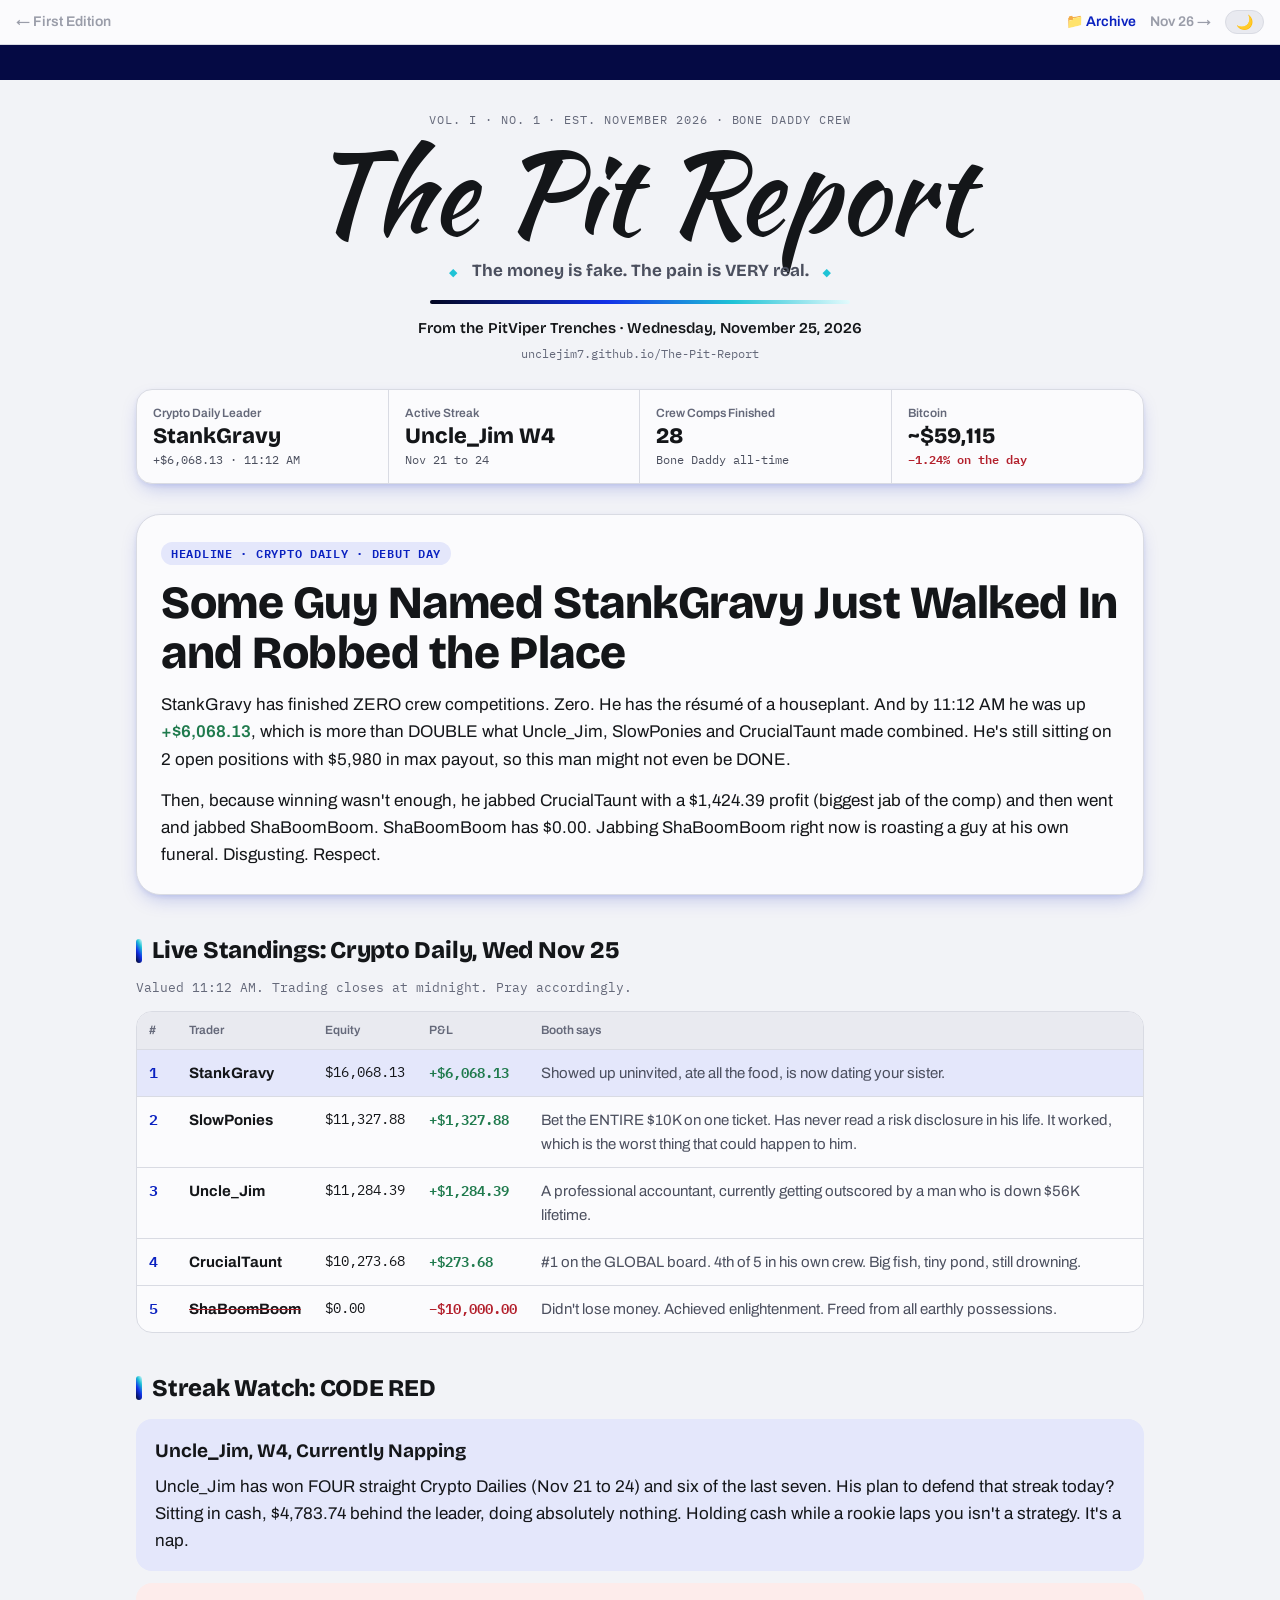
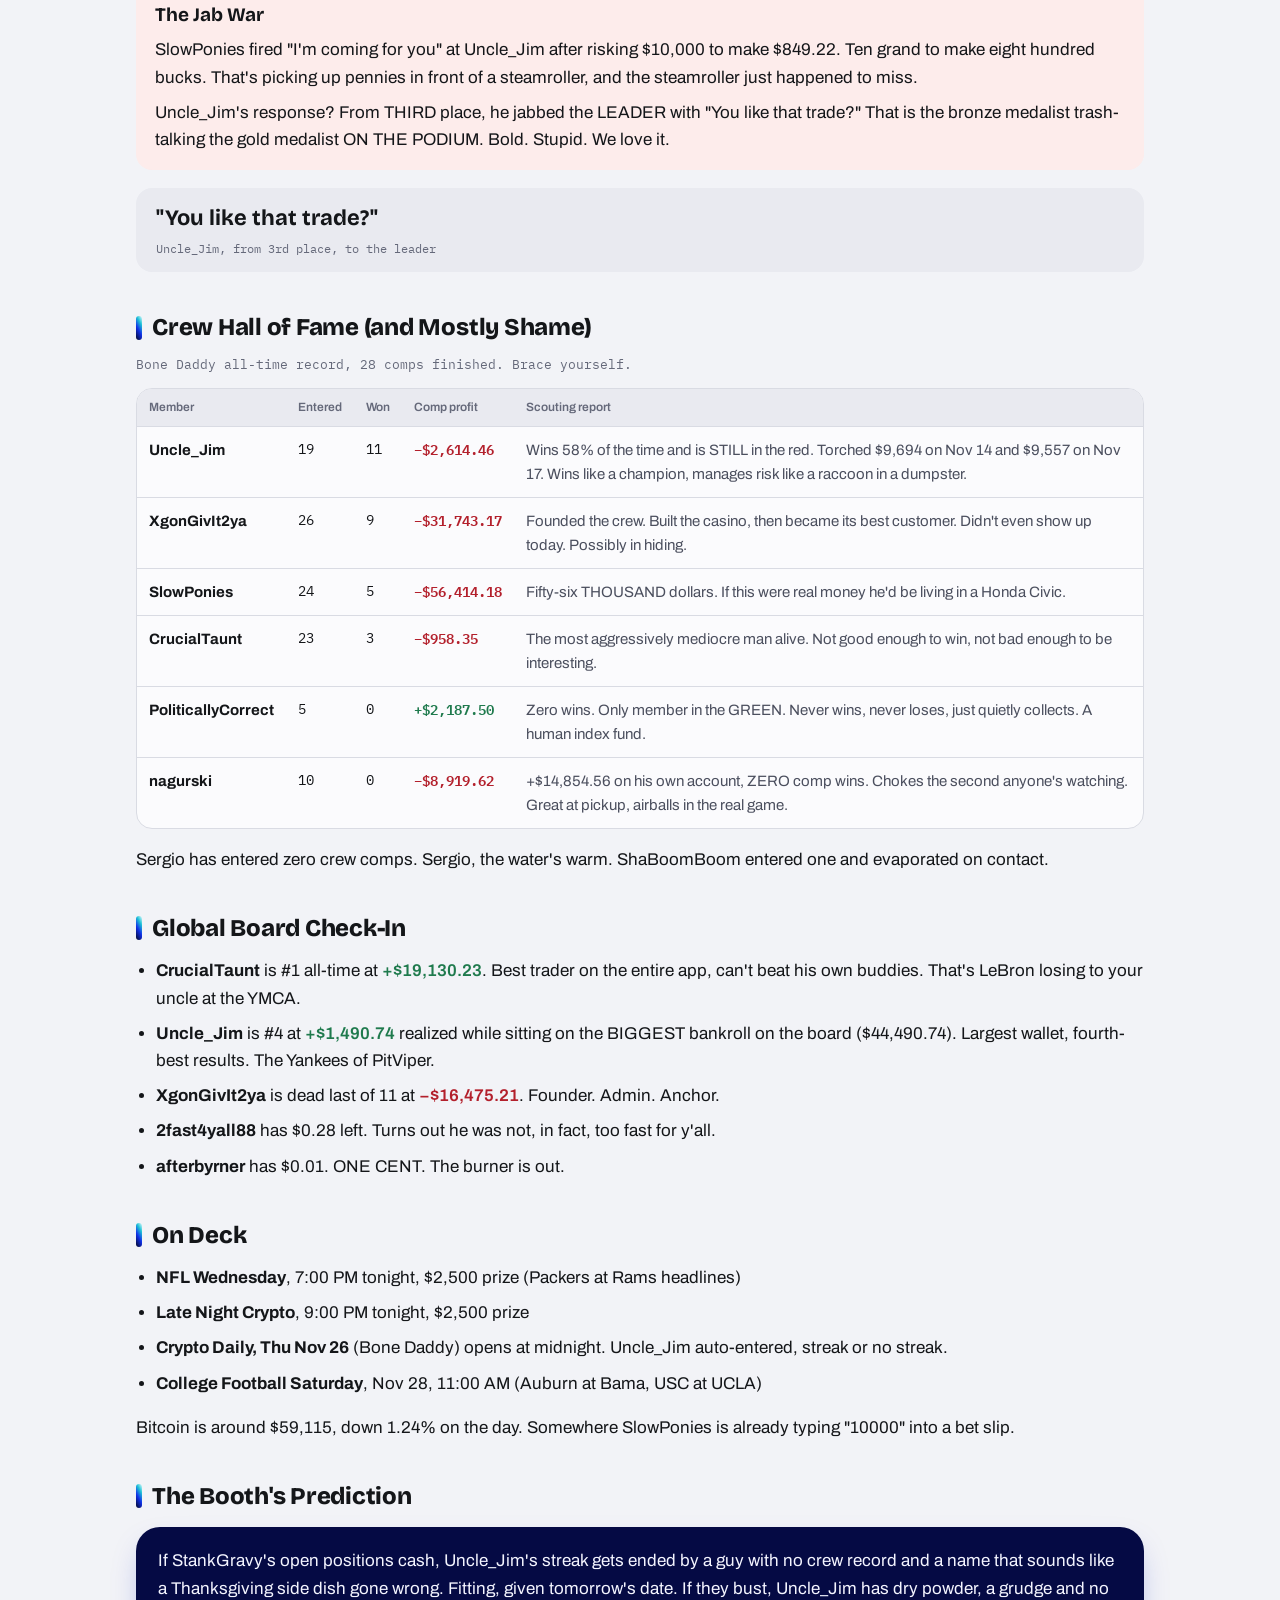
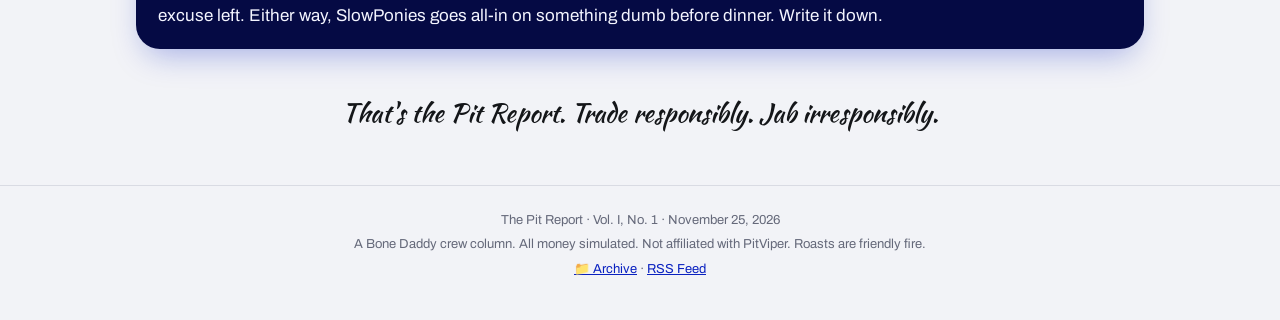
==== index.html @ 03ff8bed "Launch The Pit Report site: Edition No. 1, archive, RSS, build script, run-tpr skill Static GitHub P" ====
<!DOCTYPE html>
<html lang="en">
<head>
  <meta charset="UTF-8">
  <meta name="viewport" content="width=device-width, initial-scale=1.0">
  <title>The Pit Report · No. 1 · November 25, 2026</title>
  <meta name="description" content="StankGravy walks in with zero crew comps and robs the place. Uncle_Jim's four-day streak on life support.">
  <meta name="theme-color" content="#f2f3f7">
  <link rel="preconnect" href="https://fonts.googleapis.com">
  <link rel="preconnect" href="https://fonts.gstatic.com" crossorigin>
  <link href="https://fonts.googleapis.com/css2?family=Bricolage+Grotesque:opsz,wght@12..96,500..800&family=Archivo:wght@400;500;600;700&family=IBM+Plex+Mono:wght@400;500;600&family=Kaushan+Script&display=swap" rel="stylesheet">
  <link rel="stylesheet" href="style.css">
  <link rel="alternate" type="application/rss+xml" title="The Pit Report RSS Feed" href="feed.xml">
</head>
<body>

<nav class="edition-nav">
  <span class="nav-disabled">← First Edition</span>
  <span class="nav-right">
    <a href="archive.html" class="nav-archive">📁 Archive</a>
    <span class="nav-disabled">Nov 26 →</span>
    <button class="mode-toggle" id="modeToggle" aria-label="Toggle light and dark mode">🌙</button>
  </span>
</nav>

<div class="ticker-wrap" aria-hidden="true">
  <div class="ticker-track">
    <span>STANKGRAVY +$6,068.13 ON DEBUT DAY</span><span class="ticker-dot">◆</span>
    <span>UNCLE_JIM W4 STREAK IN JEOPARDY</span><span class="ticker-dot">◆</span>
    <span>SLOWPONIES ALL-IN $10K, UP $1,327.88</span><span class="ticker-dot">◆</span>
    <span>SHABOOMBOOM $0.00</span><span class="ticker-dot">◆</span>
    <span>BTC ~$59,115 (−1.24%)</span><span class="ticker-dot">◆</span>
    <span>CRUCIALTAUNT #1 GLOBAL, #4 IN HIS OWN CREW</span><span class="ticker-dot">◆</span>
    <span>NFL WEDNESDAY 7:00 PM · $2,500</span><span class="ticker-dot">◆</span>
    <span>LATE NIGHT CRYPTO 9:00 PM · $2,500</span><span class="ticker-dot">◆</span>
    <span>STANKGRAVY +$6,068.13 ON DEBUT DAY</span><span class="ticker-dot">◆</span>
    <span>UNCLE_JIM W4 STREAK IN JEOPARDY</span><span class="ticker-dot">◆</span>
    <span>SLOWPONIES ALL-IN $10K, UP $1,327.88</span><span class="ticker-dot">◆</span>
    <span>SHABOOMBOOM $0.00</span><span class="ticker-dot">◆</span>
    <span>BTC ~$59,115 (−1.24%)</span><span class="ticker-dot">◆</span>
    <span>CRUCIALTAUNT #1 GLOBAL, #4 IN HIS OWN CREW</span><span class="ticker-dot">◆</span>
    <span>NFL WEDNESDAY 7:00 PM · $2,500</span><span class="ticker-dot">◆</span>
    <span>LATE NIGHT CRYPTO 9:00 PM · $2,500</span><span class="ticker-dot">◆</span>
  </div>
</div>

<header class="masthead">
  <div class="masthead-vol">Vol. I · No. 1 · Est. November 2026 · Bone Daddy Crew</div>
  <h1 class="masthead-title">The Pit Report</h1>
  <div>
    <span class="masthead-diamond">◆</span>
    <span class="masthead-tagline">The money is fake. The pain is VERY real.</span>
    <span class="masthead-diamond">◆</span>
  </div>
  <hr class="masthead-rule">
  <div class="masthead-dateline">From the PitViper Trenches · Wednesday, November 25, 2026</div>
  <div class="masthead-url">unclejim7.github.io/The-Pit-Report</div>
</header>

<div class="scoreboard">
  <div class="scoreboard-inner">
    <div class="sb-item">
      <div class="sb-label">Crypto Daily Leader</div>
      <div class="sb-value">StankGravy</div>
      <div class="sb-sub">+$6,068.13 · 11:12 AM</div>
    </div>
    <div class="sb-item">
      <div class="sb-label">Active Streak</div>
      <div class="sb-value">Uncle_Jim W4</div>
      <div class="sb-sub">Nov 21 to 24</div>
    </div>
    <div class="sb-item">
      <div class="sb-label">Crew Comps Finished</div>
      <div class="sb-value">28</div>
      <div class="sb-sub">Bone Daddy all-time</div>
    </div>
    <div class="sb-item">
      <div class="sb-label">Bitcoin</div>
      <div class="sb-value">~$59,115</div>
      <div class="sb-sub chg-dn">−1.24% on the day</div>
    </div>
  </div>
</div>

<div class="pit-body">

  <section class="lead-story">
    <div class="lead-kicker">Headline · Crypto Daily · Debut Day</div>
    <h2 class="lead-headline">Some Guy Named StankGravy Just Walked In and Robbed the Place</h2>
    <div class="lead-body">
      <p>StankGravy has finished ZERO crew competitions. Zero. He has the résumé of a houseplant. And by 11:12 AM he was up <strong class="chg-up">+$6,068.13</strong>, which is more than DOUBLE what Uncle_Jim, SlowPonies and CrucialTaunt made combined. He's still sitting on 2 open positions with $5,980 in max payout, so this man might not even be DONE.</p>
      <p>Then, because winning wasn't enough, he jabbed CrucialTaunt with a $1,424.39 profit (biggest jab of the comp) and then went and jabbed ShaBoomBoom. ShaBoomBoom has $0.00. Jabbing ShaBoomBoom right now is roasting a guy at his own funeral. Disgusting. Respect.</p>
    </div>
  </section>

  <h3 class="section-head">Live Standings: Crypto Daily, Wed Nov 25</h3>
  <p class="section-sub">Valued 11:12 AM. Trading closes at midnight. Pray accordingly.</p>
  <div class="table-wrap">
    <table class="pit-table">
      <thead><tr><th>#</th><th>Trader</th><th>Equity</th><th>P&amp;L</th><th>Booth says</th></tr></thead>
      <tbody>
        <tr class="leader"><td class="rank">1</td><td class="who">StankGravy</td><td class="num">$16,068.13</td><td class="num chg-up">+$6,068.13</td><td class="booth">Showed up uninvited, ate all the food, is now dating your sister.</td></tr>
        <tr><td class="rank">2</td><td class="who">SlowPonies</td><td class="num">$11,327.88</td><td class="num chg-up">+$1,327.88</td><td class="booth">Bet the ENTIRE $10K on one ticket. Has never read a risk disclosure in his life. It worked, which is the worst thing that could happen to him.</td></tr>
        <tr><td class="rank">3</td><td class="who">Uncle_Jim</td><td class="num">$11,284.39</td><td class="num chg-up">+$1,284.39</td><td class="booth">A professional accountant, currently getting outscored by a man who is down $56K lifetime.</td></tr>
        <tr><td class="rank">4</td><td class="who">CrucialTaunt</td><td class="num">$10,273.68</td><td class="num chg-up">+$273.68</td><td class="booth">#1 on the GLOBAL board. 4th of 5 in his own crew. Big fish, tiny pond, still drowning.</td></tr>
        <tr class="wiped"><td class="rank">5</td><td class="who">ShaBoomBoom</td><td class="num">$0.00</td><td class="num chg-dn">−$10,000.00</td><td class="booth">Didn't lose money. Achieved enlightenment. Freed from all earthly possessions.</td></tr>
      </tbody>
    </table>
  </div>

  <h3 class="section-head">Streak Watch: CODE RED</h3>
  <article class="story-card gold">
    <h4 class="card-head">Uncle_Jim, W4, Currently Napping</h4>
    <p>Uncle_Jim has won FOUR straight Crypto Dailies (Nov 21 to 24) and six of the last seven. His plan to defend that streak today? Sitting in cash, $4,783.74 behind the leader, doing absolutely nothing. Holding cash while a rookie laps you isn't a strategy. It's a nap.</p>
  </article>
  <article class="story-card hot">
    <h4 class="card-head">The Jab War</h4>
    <p>SlowPonies fired "I'm coming for you" at Uncle_Jim after risking $10,000 to make $849.22. Ten grand to make eight hundred bucks. That's picking up pennies in front of a steamroller, and the steamroller just happened to miss.</p>
    <p>Uncle_Jim's response? From THIRD place, he jabbed the LEADER with "You like that trade?" That is the bronze medalist trash-talking the gold medalist ON THE PODIUM. Bold. Stupid. We love it.</p>
  </article>
  <blockquote class="pull-quote">
    "You like that trade?"
    <cite>Uncle_Jim, from 3rd place, to the leader</cite>
  </blockquote>

  <h3 class="section-head">Crew Hall of Fame (and Mostly Shame)</h3>
  <p class="section-sub">Bone Daddy all-time record, 28 comps finished. Brace yourself.</p>
  <div class="table-wrap">
    <table class="pit-table">
      <thead><tr><th>Member</th><th>Entered</th><th>Won</th><th>Comp profit</th><th>Scouting report</th></tr></thead>
      <tbody>
        <tr><td class="who">Uncle_Jim</td><td class="num">19</td><td class="num">11</td><td class="num chg-dn">−$2,614.46</td><td class="booth">Wins 58% of the time and is STILL in the red. Torched $9,694 on Nov 14 and $9,557 on Nov 17. Wins like a champion, manages risk like a raccoon in a dumpster.</td></tr>
        <tr><td class="who">XgonGivIt2ya</td><td class="num">26</td><td class="num">9</td><td class="num chg-dn">−$31,743.17</td><td class="booth">Founded the crew. Built the casino, then became its best customer. Didn't even show up today. Possibly in hiding.</td></tr>
        <tr><td class="who">SlowPonies</td><td class="num">24</td><td class="num">5</td><td class="num chg-dn">−$56,414.18</td><td class="booth">Fifty-six THOUSAND dollars. If this were real money he'd be living in a Honda Civic.</td></tr>
        <tr><td class="who">CrucialTaunt</td><td class="num">23</td><td class="num">3</td><td class="num chg-dn">−$958.35</td><td class="booth">The most aggressively mediocre man alive. Not good enough to win, not bad enough to be interesting.</td></tr>
        <tr><td class="who">PoliticallyCorrect</td><td class="num">5</td><td class="num">0</td><td class="num chg-up">+$2,187.50</td><td class="booth">Zero wins. Only member in the GREEN. Never wins, never loses, just quietly collects. A human index fund.</td></tr>
        <tr><td class="who">nagurski</td><td class="num">10</td><td class="num">0</td><td class="num chg-dn">−$8,919.62</td><td class="booth">+$14,854.56 on his own account, ZERO comp wins. Chokes the second anyone's watching. Great at pickup, airballs in the real game.</td></tr>
      </tbody>
    </table>
  </div>
  <p>Sergio has entered zero crew comps. Sergio, the water's warm. ShaBoomBoom entered one and evaporated on contact.</p>

  <h3 class="section-head">Global Board Check-In</h3>
  <ul class="pit-list">
    <li><strong>CrucialTaunt</strong> is #1 all-time at <span class="chg-up">+$19,130.23</span>. Best trader on the entire app, can't beat his own buddies. That's LeBron losing to your uncle at the YMCA.</li>
    <li><strong>Uncle_Jim</strong> is #4 at <span class="chg-up">+$1,490.74</span> realized while sitting on the BIGGEST bankroll on the board ($44,490.74). Largest wallet, fourth-best results. The Yankees of PitViper.</li>
    <li><strong>XgonGivIt2ya</strong> is dead last of 11 at <span class="chg-dn">−$16,475.21</span>. Founder. Admin. Anchor.</li>
    <li><strong>2fast4yall88</strong> has $0.28 left. Turns out he was not, in fact, too fast for y'all.</li>
    <li><strong>afterbyrner</strong> has $0.01. ONE CENT. The burner is out.</li>
  </ul>

  <h3 class="section-head">On Deck</h3>
  <ul class="pit-list">
    <li><strong>NFL Wednesday</strong>, 7:00 PM tonight, $2,500 prize (Packers at Rams headlines)</li>
    <li><strong>Late Night Crypto</strong>, 9:00 PM tonight, $2,500 prize</li>
    <li><strong>Crypto Daily, Thu Nov 26</strong> (Bone Daddy) opens at midnight. Uncle_Jim auto-entered, streak or no streak.</li>
    <li><strong>College Football Saturday</strong>, Nov 28, 11:00 AM (Auburn at Bama, USC at UCLA)</li>
  </ul>
  <p>Bitcoin is around $59,115, down 1.24% on the day. Somewhere SlowPonies is already typing "10000" into a bet slip.</p>

  <h3 class="section-head">The Booth's Prediction</h3>
  <div class="prediction">
    <p>If StankGravy's open positions cash, Uncle_Jim's streak gets ended by a guy with no crew record and a name that sounds like a Thanksgiving side dish gone wrong. Fitting, given tomorrow's date. If they bust, Uncle_Jim has dry powder, a grudge and no excuse left. Either way, SlowPonies goes all-in on something dumb before dinner. Write it down.</p>
  </div>

  <div class="sign-off">That's the Pit Report. Trade responsibly. Jab irresponsibly.</div>

</div>

<footer class="page-footer">
  <p>The Pit Report · Vol. I, No. 1 · November 25, 2026</p>
  <p>A Bone Daddy crew column. All money simulated. Not affiliated with PitViper. Roasts are friendly fire.</p>
  <p><a href="archive.html">📁 Archive</a> · <a href="feed.xml">RSS Feed</a></p>
</footer>

<script>
  (function () {
    var btn = document.getElementById('modeToggle');
    function apply(dark) {
      document.body.classList.toggle('dark-mode', dark);
      btn.textContent = dark ? '☀️' : '🌙';
    }
    var saved = null;
    try { saved = localStorage.getItem('pit-theme'); } catch (e) {}
    apply(saved === 'dark');
    btn.addEventListener('click', function () {
      var dark = !document.body.classList.contains('dark-mode');
      apply(dark);
      try { localStorage.setItem('pit-theme', dark ? 'dark' : 'light'); } catch (e) {}
    });
  })();
</script>
</body>
</html>
---- style.css ----
/* The Pit Report · shared stylesheet
   Palette, type and radii follow the PitViper app (app.pitviper.trading) design tokens.
   Light "paper" by default like the app; dark mode (obsidian) via body.dark-mode. */

:root {
  --bg: #f2f3f7;              /* app --surface-lowest / page backdrop */
  --card-bg: #fbfbfd;         /* app --surface-container */
  --inset: #e9eaf0;           /* app --surface-low */
  --text: #141619;            /* app --on-surface */
  --muted: #4b4f5e;           /* app --on-surface-variant */
  --dim: #65697a;
  --faint: #9a9da9;
  --border: #d9dbe3;          /* app --outline */
  --hair: #1416190f;
  --primary: #0a21c0;         /* app cobalt */
  --primary-tint: #e4e7fb;
  --primary-deep: #050a44;
  --on-primary: #f4f5ff;
  --up: #1f7a4d;              /* app --secondary (positive) */
  --up-tint: #eaf5ee;
  --dn: #b3202c;              /* app --tertiary (negative) */
  --dn-tint: #fdeceb;
  --amber: #e0a010;
  --amber-text: #8a6206;
  --teal: #0f7f8a;
  --teal-bright: #1fc3d6;
  --headline-color: #141619;
  --shadow-card: 0 2px 4px #0a21c014, 0 8px 20px -6px #0a21c042;
  --thermal: linear-gradient(60deg, #020520 0%, #1230e8 42%, #1fc3d6 72%, #e6fbfd 100%);

  --font-display: "Bricolage Grotesque", Archivo, system-ui, sans-serif;
  --font-body: Archivo, system-ui, sans-serif;
  --font-mono: "IBM Plex Mono", ui-monospace, "SF Mono", Menlo, monospace;
  --font-script: "Kaushan Script", cursive;

  --r-sm: .5rem;
  --r-md: .75rem;
  --r-lg: 1rem;
  --r-xl: 1.5rem;
  --r-pill: 999px;
}

body.dark-mode {
  --bg: #07080f;              /* obsidian tile from the app's favicon */
  --card-bg: #10121c;
  --inset: #181b28;
  --text: #e8eaf2;
  --muted: #a9adbd;
  --dim: #8a8ea0;
  --faint: #626678;
  --border: #252a3b;
  --hair: #ffffff10;
  --primary: #6f86ff;
  --primary-tint: #161d4a;
  --on-primary: #07080f;
  --up: #90dfa9;              /* app --positive-on-ink */
  --up-tint: #10261a;
  --dn: #ff7b7f;
  --dn-tint: #2c1216;
  --amber-text: #f0c04a;
  --headline-color: #f4f5ff;
  --shadow-card: 0 2px 4px #0000004d, 0 8px 20px -6px #1230e840;
}

* { box-sizing: border-box; }
html { -webkit-text-size-adjust: 100%; }

body {
  margin: 0;
  background: var(--bg);
  color: var(--text);
  font-family: var(--font-body);
  font-size: 17px;
  line-height: 1.6;
  transition: background .2s, color .2s;
}

a { color: var(--primary); }

/* ---------- Nav ---------- */
.edition-nav {
  display: flex;
  justify-content: space-between;
  align-items: center;
  gap: 12px;
  padding: 10px 16px;
  background: var(--card-bg);
  border-bottom: 1px solid var(--border);
  font-size: 14px;
  font-weight: 600;
}
.edition-nav a { text-decoration: none; }
.edition-nav a:hover { text-decoration: underline; }
.nav-right { display: flex; align-items: center; gap: 14px; flex-wrap: wrap; justify-content: flex-end; }
.nav-disabled { color: var(--faint); }
.nav-archive-label { color: var(--muted); }
.mode-toggle {
  background: var(--inset);
  border: 1px solid var(--border);
  color: var(--text);
  border-radius: var(--r-pill);
  padding: 3px 10px;
  cursor: pointer;
  font-size: 14px;
}

/* ---------- Ticker ---------- */
.ticker-wrap {
  overflow: hidden;
  background: var(--primary-deep);
  color: #f4f5ff;
  white-space: nowrap;
  font-family: var(--font-mono);
  font-weight: 500;
  font-size: 13px;
  letter-spacing: .03em;
  padding: 7px 0;
}
.ticker-track {
  display: inline-block;
  padding-left: 100%;
  animation: ticker 75s linear infinite;
}
.ticker-track span { padding: 0 6px; }
.ticker-dot { color: var(--teal-bright); }
@keyframes ticker { from { transform: translateX(0); } to { transform: translateX(-100%); } }
@media (prefers-reduced-motion: reduce) {
  .ticker-track { animation: none; padding-left: 16px; }
}

/* ---------- Masthead ---------- */
.masthead { text-align: center; padding: 30px 16px 20px; }
.masthead-vol {
  font-family: var(--font-mono);
  font-size: 12px;
  letter-spacing: .08em;
  text-transform: uppercase;
  color: var(--dim);
}
.masthead-title {
  font-family: var(--font-script);
  font-weight: 400;
  font-size: clamp(52px, 12vw, 112px);
  line-height: 1.05;
  margin: 6px 0 4px;
  color: var(--headline-color);
}
.masthead-tagline {
  font-family: var(--font-display);
  font-weight: 700;
  font-size: 17px;
  color: var(--muted);
}
.masthead-diamond { color: var(--teal-bright); margin: 0 10px; font-size: 11px; }
.masthead-rule {
  border: 0;
  height: 4px;
  border-radius: var(--r-pill);
  background: var(--thermal);
  margin: 16px auto 12px;
  max-width: 420px;
}
.masthead-dateline { font-family: var(--font-display); font-weight: 600; font-size: 15px; }
.masthead-url { font-family: var(--font-mono); font-size: 12px; color: var(--dim); margin-top: 4px; }

/* ---------- Scoreboard banner ---------- */
.scoreboard { max-width: 1040px; margin: 6px auto 0; padding: 0 16px; }
.scoreboard-inner {
  display: grid;
  grid-template-columns: repeat(4, minmax(0, 1fr));
  background: var(--card-bg);
  border: 1px solid var(--border);
  border-radius: var(--r-lg);
  box-shadow: var(--shadow-card);
  overflow: hidden;
}
.sb-item { padding: 14px 16px; border-right: 1px solid var(--border); min-width: 0; }
.sb-item:last-child { border-right: 0; }
.sb-label { font-size: 12px; font-weight: 600; color: var(--dim); }
.sb-value {
  font-family: var(--font-display);
  font-size: 22px;
  font-weight: 800;
  color: var(--headline-color);
  line-height: 1.2;
  overflow-wrap: anywhere;
}
.sb-sub { font-family: var(--font-mono); font-size: 12px; color: var(--muted); }
@media (max-width: 680px) {
  .scoreboard-inner { grid-template-columns: repeat(2, minmax(0, 1fr)); }
  .sb-item:nth-child(2) { border-right: 0; }
  .sb-item:nth-child(-n+2) { border-bottom: 1px solid var(--border); }
}

/* ---------- Body ---------- */
.pit-body { max-width: 1040px; margin: 0 auto; padding: 8px 16px 40px; }

.lead-story {
  background: var(--card-bg);
  border: 1px solid var(--border);
  border-radius: var(--r-xl);
  box-shadow: var(--shadow-card);
  padding: 24px 24px 12px;
  margin-top: 22px;
}
.lead-kicker {
  display: inline-block;
  font-family: var(--font-mono);
  font-size: 12px;
  font-weight: 600;
  text-transform: uppercase;
  letter-spacing: .06em;
  color: var(--primary);
  background: var(--primary-tint);
  border-radius: var(--r-pill);
  padding: 2px 10px;
}
.lead-headline {
  font-family: var(--font-display);
  font-weight: 800;
  font-size: clamp(28px, 5vw, 46px);
  line-height: 1.08;
  letter-spacing: -.01em;
  margin: 12px 0 14px;
  color: var(--headline-color);
}
.lead-body p { margin: 0 0 14px; }

.section-head {
  font-family: var(--font-display);
  font-size: 24px;
  font-weight: 800;
  letter-spacing: -.01em;
  color: var(--headline-color);
  margin: 36px 0 10px;
  display: flex;
  align-items: center;
  gap: 10px;
}
.section-head::before {
  content: "";
  width: 6px;
  height: 24px;
  border-radius: var(--r-pill);
  background: var(--thermal);
  flex: none;
}
.section-sub { font-family: var(--font-mono); color: var(--dim); font-size: 13px; margin: -2px 0 12px; }

.story-card {
  background: var(--card-bg);
  border: 1px solid var(--border);
  border-radius: var(--r-lg);
  padding: 16px 18px;
  margin: 12px 0;
}
.story-card.hot { background: var(--dn-tint); border-color: transparent; }
.story-card.gold { background: var(--primary-tint); border-color: transparent; }
.card-head {
  font-family: var(--font-display);
  font-size: 19px;
  font-weight: 700;
  margin: 0 0 6px;
  color: var(--headline-color);
}
.story-card p { margin: 0 0 8px; }
.story-card p:last-child { margin-bottom: 0; }

.pull-quote {
  margin: 18px 0;
  padding: 16px 20px;
  background: var(--inset);
  border-radius: var(--r-lg);
  font-family: var(--font-display);
  font-weight: 700;
  font-size: 22px;
  line-height: 1.3;
  color: var(--headline-color);
}
.pull-quote cite {
  display: block;
  font-family: var(--font-mono);
  font-weight: 400;
  font-size: 12px;
  font-style: normal;
  color: var(--dim);
  margin-top: 8px;
}

/* ---------- Tables ---------- */
.table-wrap {
  overflow-x: auto;
  -webkit-overflow-scrolling: touch;
  margin: 10px 0;
  background: var(--card-bg);
  border: 1px solid var(--border);
  border-radius: var(--r-lg);
}
.pit-table { width: 100%; border-collapse: collapse; font-size: 15px; min-width: 600px; }
.pit-table th {
  text-align: left;
  font-size: 12px;
  font-weight: 600;
  color: var(--dim);
  background: var(--inset);
  padding: 9px 12px;
}
.pit-table td { padding: 11px 12px; border-top: 1px solid var(--border); vertical-align: top; }
.pit-table td.num { font-family: var(--font-mono); font-size: 14px; white-space: nowrap; }
.pit-table td.rank { font-family: var(--font-mono); font-weight: 600; color: var(--primary); width: 40px; }
.pit-table td.who { font-weight: 700; color: var(--headline-color); white-space: nowrap; }
.pit-table td.booth { color: var(--muted); }
.pit-table tr.leader td { background: var(--primary-tint); }
.pit-table tr.wiped td.who { text-decoration: line-through; text-decoration-color: var(--dn); }
.chg-up { color: var(--up); font-weight: 600; }
.chg-dn { color: var(--dn); font-weight: 600; }

/* ---------- Lists ---------- */
.pit-list { padding-left: 20px; margin: 8px 0; }
.pit-list li { margin: 8px 0; }
.pit-list strong { color: var(--headline-color); }

/* ---------- Prediction ---------- */
.prediction {
  background: var(--primary-deep);
  color: #f4f5ff;
  border-radius: var(--r-xl);
  padding: 20px 22px;
  margin: 12px 0;
  box-shadow: 0 14px 32px -10px #0a21c059;
}
.prediction p { margin: 0; }

/* ---------- Sign-off ---------- */
.sign-off {
  text-align: center;
  font-family: var(--font-script);
  font-size: 26px;
  color: var(--headline-color);
  margin: 44px 0 10px;
}

/* ---------- Footer ---------- */
.page-footer {
  text-align: center;
  font-size: 13px;
  color: var(--dim);
  padding: 20px 16px 36px;
  border-top: 1px solid var(--border);
}
.page-footer p { margin: 4px 0; }

/* ---------- Archive ---------- */
.archive-wrap { max-width: 860px; margin: 0 auto; padding: 18px 16px 40px; }
.archive-search-bar input {
  width: 100%;
  padding: 11px 14px;
  font: inherit;
  font-size: 16px;
  background: var(--card-bg);
  color: var(--text);
  border: 1px solid var(--border);
  border-radius: var(--r-md);
}
.archive-search-bar input:focus { outline: 3px solid #0a21c059; }
.archive-month {
  font-family: var(--font-display);
  font-weight: 800;
  font-size: 18px;
  color: var(--headline-color);
  margin: 28px 0 8px;
}
.archive-entry {
  background: var(--card-bg);
  border: 1px solid var(--border);
  border-radius: var(--r-lg);
  padding: 14px 16px;
  margin: 10px 0;
}
.ae-meta { font-family: var(--font-mono); font-size: 12px; color: var(--dim); display: flex; gap: 10px; flex-wrap: wrap; align-items: center; }
.ae-num { font-weight: 600; color: var(--primary); }
.badge-latest {
  background: var(--primary);
  color: var(--on-primary);
  font-family: var(--font-body);
  font-size: 11px;
  font-weight: 700;
  padding: 1px 9px;
  border-radius: var(--r-pill);
}
.ae-headline {
  display: block;
  font-family: var(--font-display);
  font-weight: 700;
  font-size: 20px;
  line-height: 1.25;
  color: var(--headline-color);
  text-decoration: none;
  margin: 6px 0;
}
.ae-headline:hover { color: var(--primary); }
.ae-teaser { margin: 0; color: var(--muted); font-size: 15px; }

/* ---------- Print ---------- */
@media print {
  .edition-nav, .ticker-wrap, .mode-toggle { display: none; }
  body { background: #fff; color: #000; }
  .lead-story, .scoreboard-inner { box-shadow: none; }
}
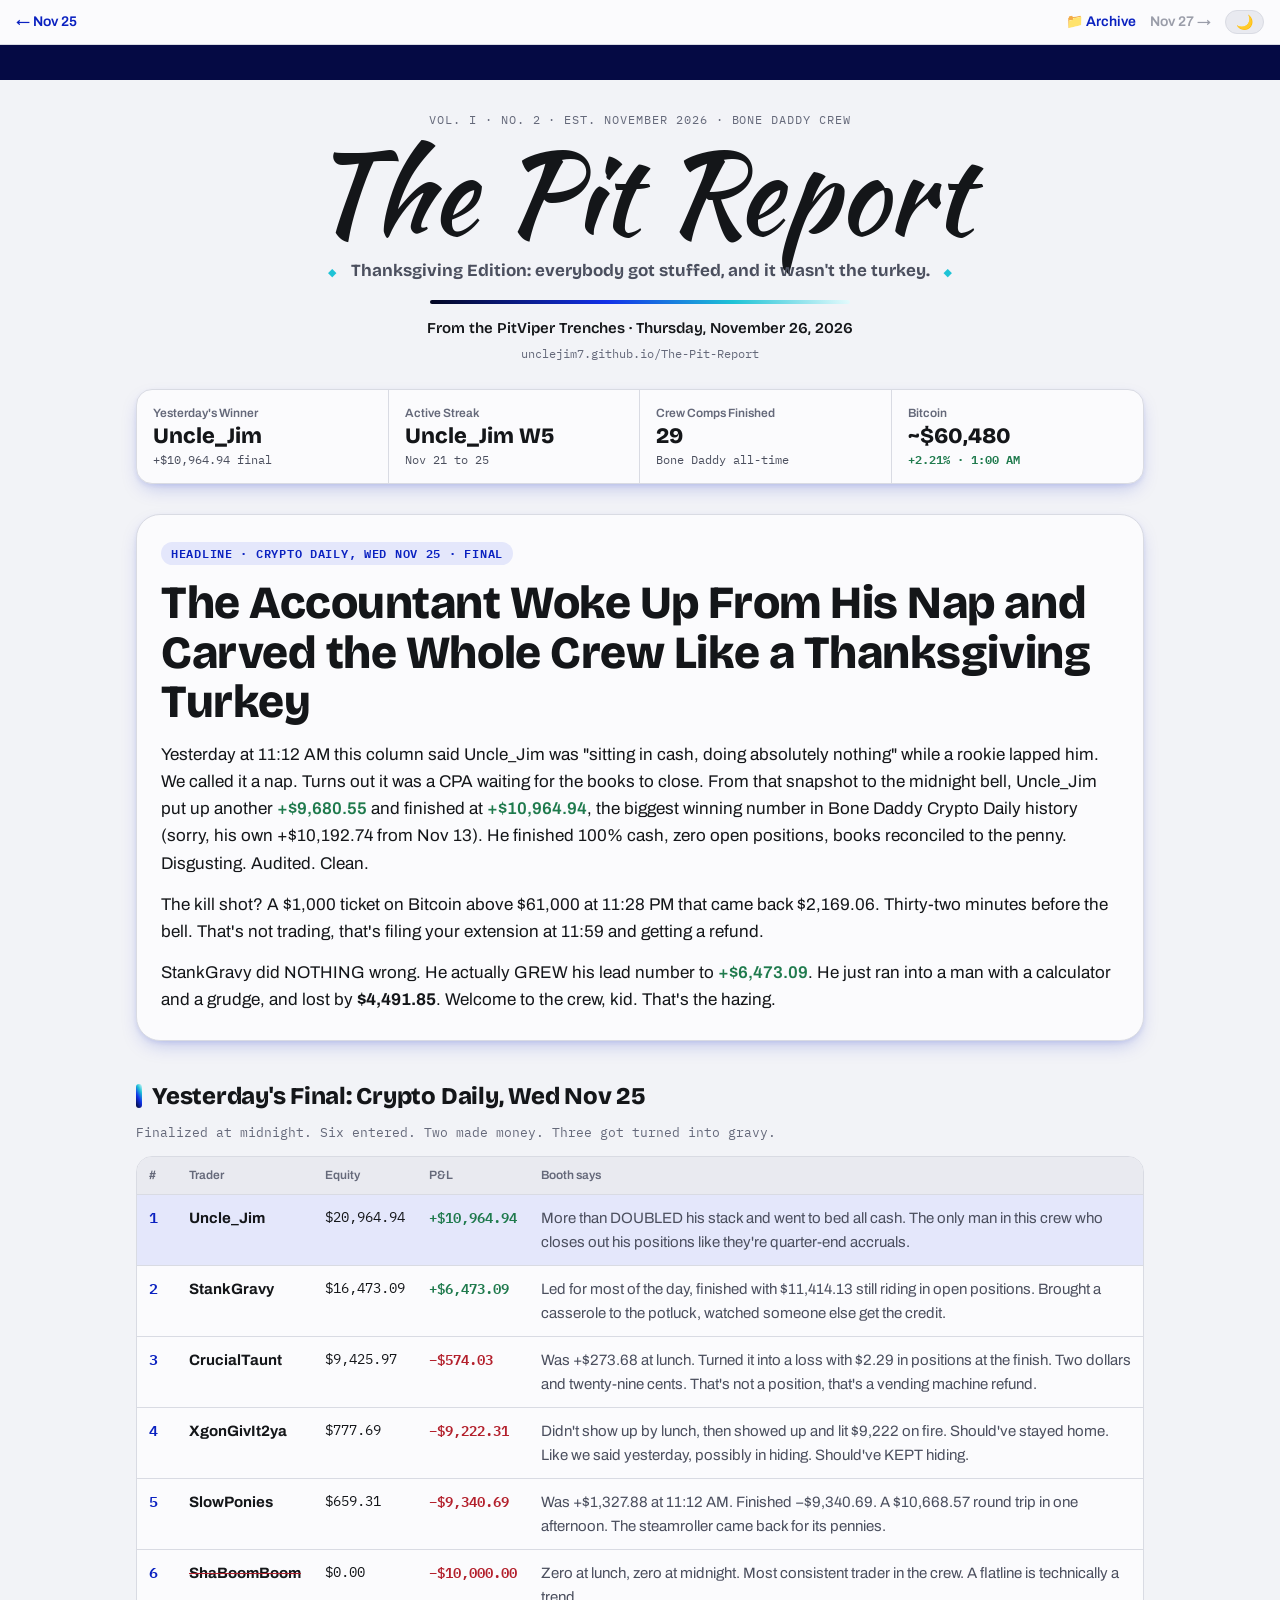
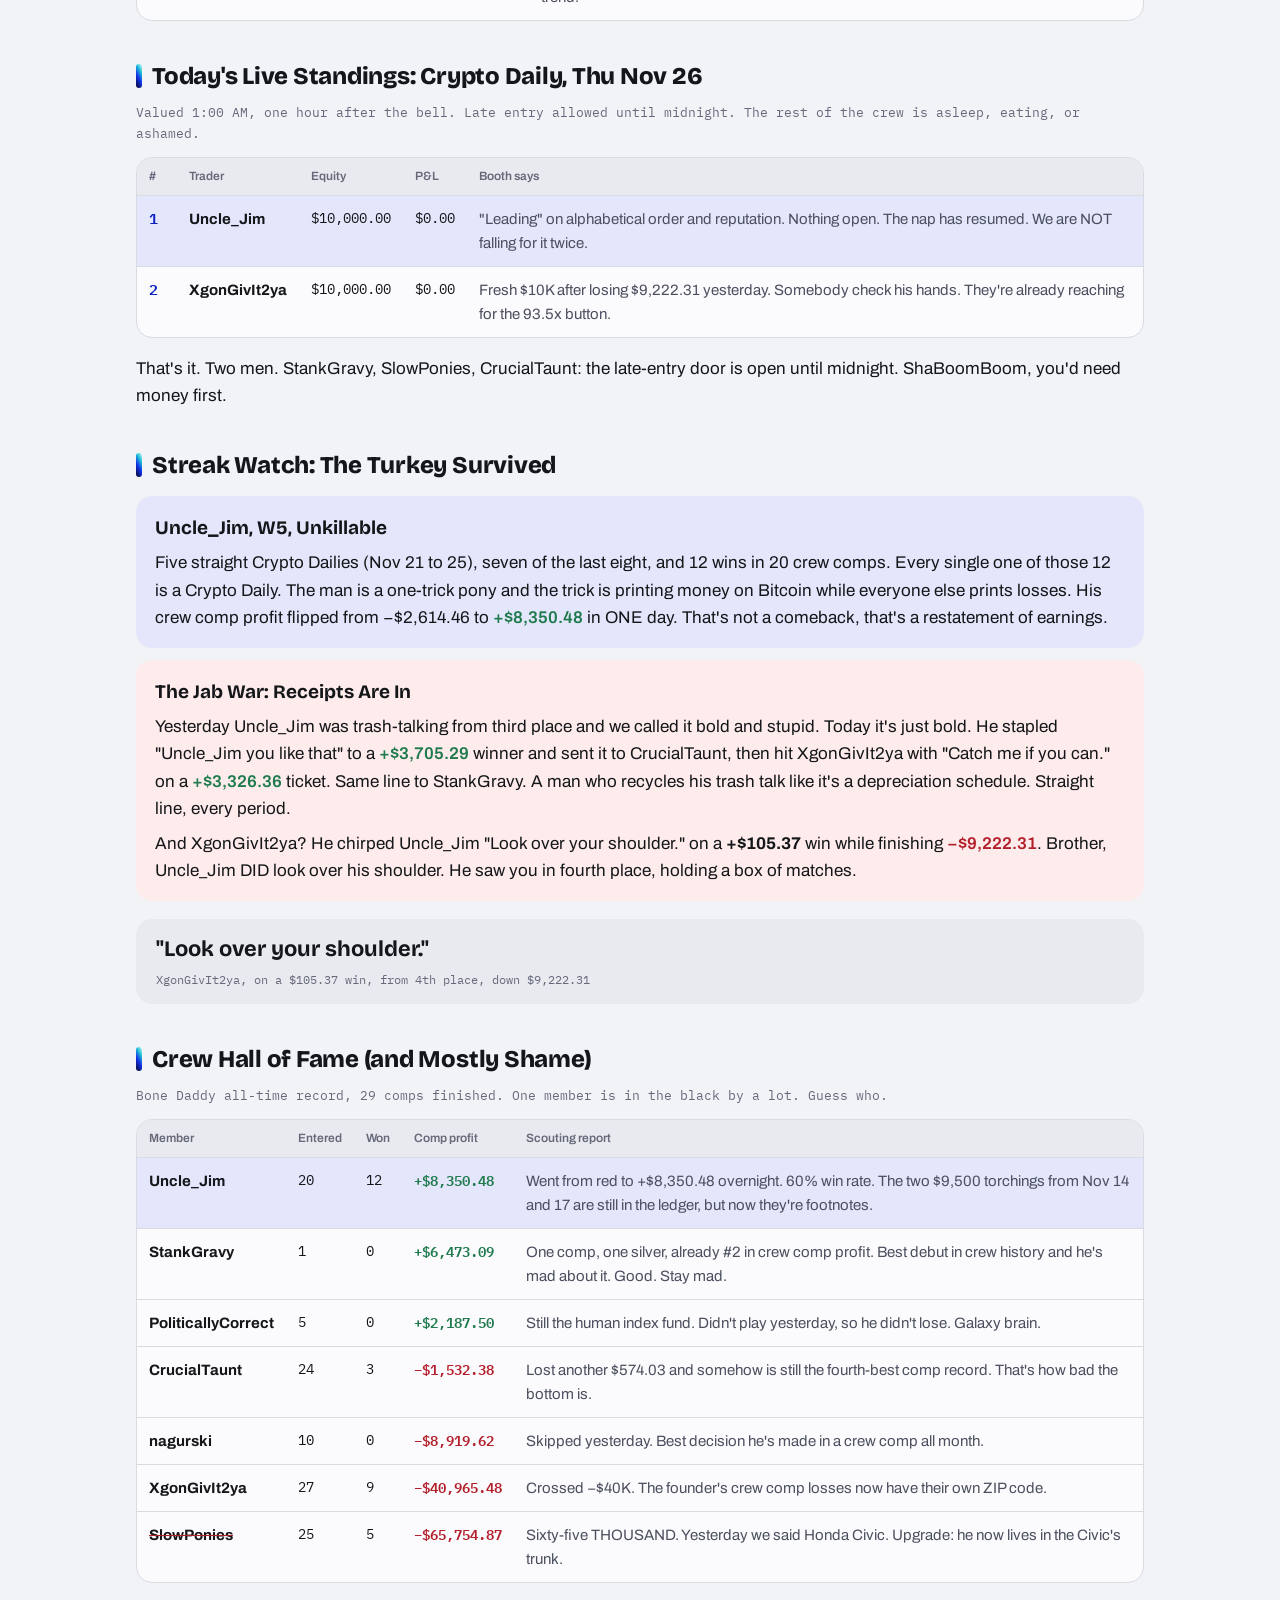
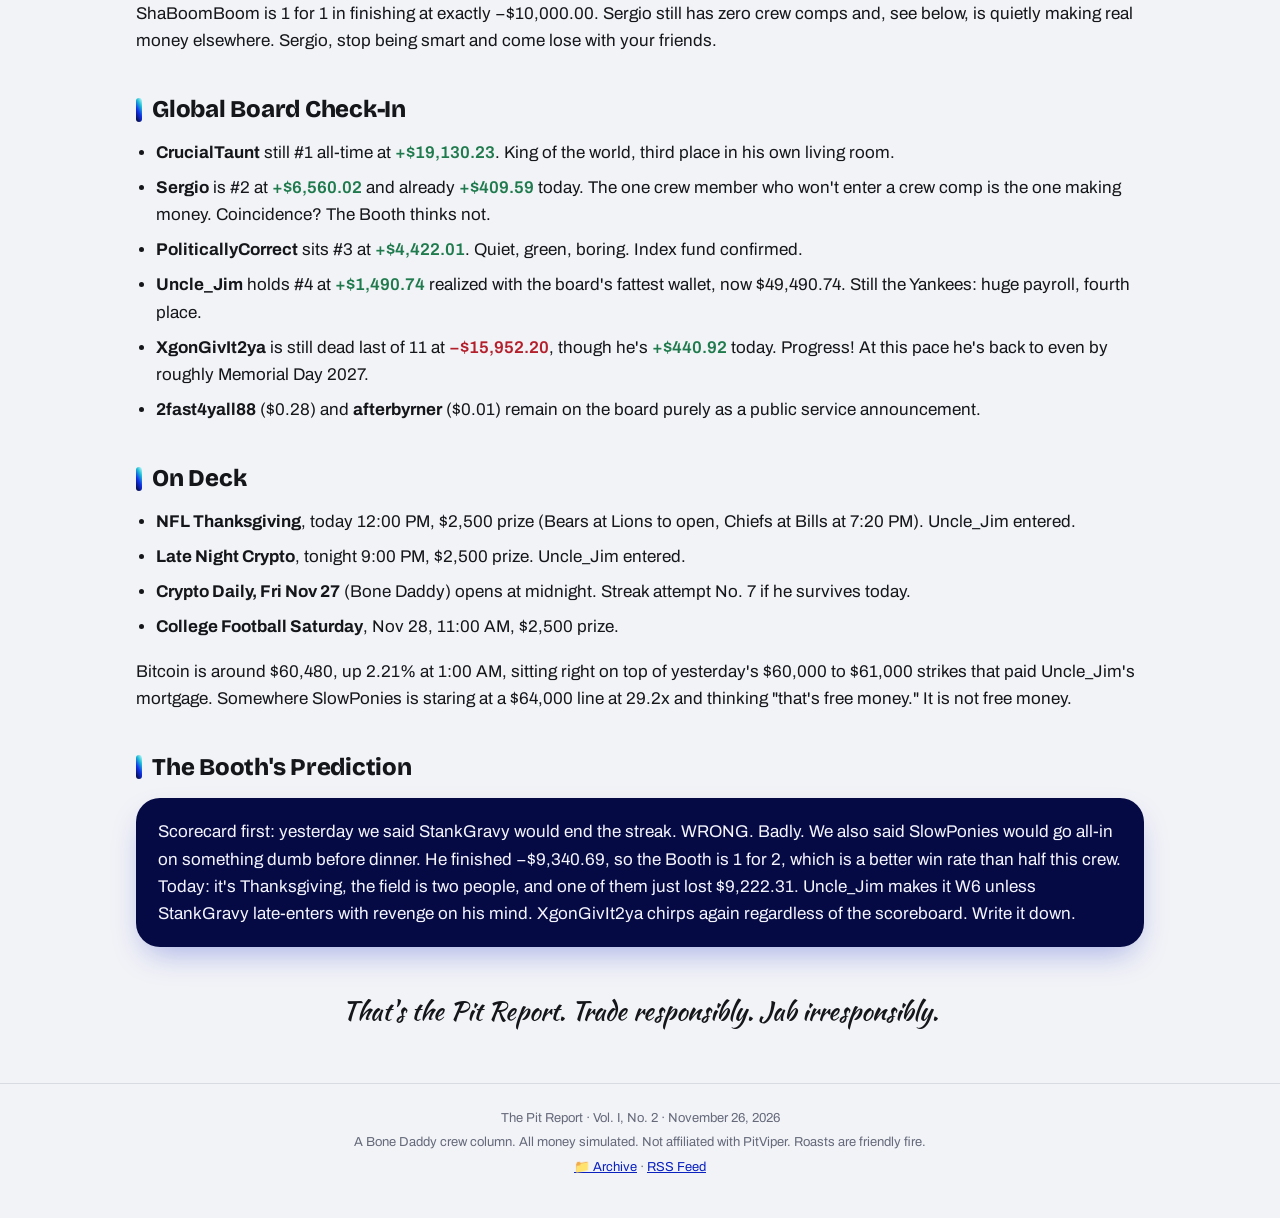
==== commit 7caa4d92: "The Pit Report No. 2: November 26, 2026 Co-Authored-By: Claude Opus 5.5 <noreply@anthropic.com> Clau" ====
--- a/index.html
+++ b/index.html
@@ -3,8 +3,8 @@
 <head>
   <meta charset="UTF-8">
   <meta name="viewport" content="width=device-width, initial-scale=1.0">
-  <title>The Pit Report · No. 1 · November 25, 2026</title>
-  <meta name="description" content="StankGravy walks in with zero crew comps and robs the place. Uncle_Jim's four-day streak on life support.">
+  <title>The Pit Report · No. 2 · November 26, 2026</title>
+  <meta name="description" content="Uncle_Jim wakes up from his cash nap, drops +$10,964.94 and carves StankGravy for Thanksgiving. Streak hits W5.">
   <meta name="theme-color" content="#f2f3f7">
   <link rel="preconnect" href="https://fonts.googleapis.com">
   <link rel="preconnect" href="https://fonts.gstatic.com" crossorigin>
@@ -15,69 +15,69 @@
 <body>
 
 <nav class="edition-nav">
-  <span class="nav-disabled">← First Edition</span>
+  <a href="2026-11-25.html">← Nov 25</a>
   <span class="nav-right">
     <a href="archive.html" class="nav-archive">📁 Archive</a>
-    <span class="nav-disabled">Nov 26 →</span>
+    <span class="nav-disabled">Nov 27 →</span>
     <button class="mode-toggle" id="modeToggle" aria-label="Toggle light and dark mode">🌙</button>
   </span>
 </nav>
 
 <div class="ticker-wrap" aria-hidden="true">
   <div class="ticker-track">
-    <span>STANKGRAVY +$6,068.13 ON DEBUT DAY</span><span class="ticker-dot">◆</span>
-    <span>UNCLE_JIM W4 STREAK IN JEOPARDY</span><span class="ticker-dot">◆</span>
-    <span>SLOWPONIES ALL-IN $10K, UP $1,327.88</span><span class="ticker-dot">◆</span>
-    <span>SHABOOMBOOM $0.00</span><span class="ticker-dot">◆</span>
-    <span>BTC ~$59,115 (−1.24%)</span><span class="ticker-dot">◆</span>
-    <span>CRUCIALTAUNT #1 GLOBAL, #4 IN HIS OWN CREW</span><span class="ticker-dot">◆</span>
-    <span>NFL WEDNESDAY 7:00 PM · $2,500</span><span class="ticker-dot">◆</span>
-    <span>LATE NIGHT CRYPTO 9:00 PM · $2,500</span><span class="ticker-dot">◆</span>
-    <span>STANKGRAVY +$6,068.13 ON DEBUT DAY</span><span class="ticker-dot">◆</span>
-    <span>UNCLE_JIM W4 STREAK IN JEOPARDY</span><span class="ticker-dot">◆</span>
-    <span>SLOWPONIES ALL-IN $10K, UP $1,327.88</span><span class="ticker-dot">◆</span>
-    <span>SHABOOMBOOM $0.00</span><span class="ticker-dot">◆</span>
-    <span>BTC ~$59,115 (−1.24%)</span><span class="ticker-dot">◆</span>
-    <span>CRUCIALTAUNT #1 GLOBAL, #4 IN HIS OWN CREW</span><span class="ticker-dot">◆</span>
-    <span>NFL WEDNESDAY 7:00 PM · $2,500</span><span class="ticker-dot">◆</span>
-    <span>LATE NIGHT CRYPTO 9:00 PM · $2,500</span><span class="ticker-dot">◆</span>
+    <span>UNCLE_JIM WINS WED +$10,964.94</span><span class="ticker-dot">◆</span>
+    <span>STREAK NOW W5</span><span class="ticker-dot">◆</span>
+    <span>STANKGRAVY +$6,473.09, SETTLES FOR SILVER</span><span class="ticker-dot">◆</span>
+    <span>SLOWPONIES +$1,327.88 TO −$9,340.69</span><span class="ticker-dot">◆</span>
+    <span>XGONGIVIT2YA −$9,222.31, STILL JABBING</span><span class="ticker-dot">◆</span>
+    <span>BTC ~$60,480 (+2.21%)</span><span class="ticker-dot">◆</span>
+    <span>THU CRYPTO DAILY: 2 ENTRANTS</span><span class="ticker-dot">◆</span>
+    <span>NFL THANKSGIVING 12:00 PM · $2,500</span><span class="ticker-dot">◆</span>
+    <span>UNCLE_JIM WINS WED +$10,964.94</span><span class="ticker-dot">◆</span>
+    <span>STREAK NOW W5</span><span class="ticker-dot">◆</span>
+    <span>STANKGRAVY +$6,473.09, SETTLES FOR SILVER</span><span class="ticker-dot">◆</span>
+    <span>SLOWPONIES +$1,327.88 TO −$9,340.69</span><span class="ticker-dot">◆</span>
+    <span>XGONGIVIT2YA −$9,222.31, STILL JABBING</span><span class="ticker-dot">◆</span>
+    <span>BTC ~$60,480 (+2.21%)</span><span class="ticker-dot">◆</span>
+    <span>THU CRYPTO DAILY: 2 ENTRANTS</span><span class="ticker-dot">◆</span>
+    <span>NFL THANKSGIVING 12:00 PM · $2,500</span><span class="ticker-dot">◆</span>
   </div>
 </div>
 
 <header class="masthead">
-  <div class="masthead-vol">Vol. I · No. 1 · Est. November 2026 · Bone Daddy Crew</div>
+  <div class="masthead-vol">Vol. I · No. 2 · Est. November 2026 · Bone Daddy Crew</div>
   <h1 class="masthead-title">The Pit Report</h1>
   <div>
     <span class="masthead-diamond">◆</span>
-    <span class="masthead-tagline">The money is fake. The pain is VERY real.</span>
+    <span class="masthead-tagline">Thanksgiving Edition: everybody got stuffed, and it wasn't the turkey.</span>
     <span class="masthead-diamond">◆</span>
   </div>
   <hr class="masthead-rule">
-  <div class="masthead-dateline">From the PitViper Trenches · Wednesday, November 25, 2026</div>
+  <div class="masthead-dateline">From the PitViper Trenches · Thursday, November 26, 2026</div>
   <div class="masthead-url">unclejim7.github.io/The-Pit-Report</div>
 </header>
 
 <div class="scoreboard">
   <div class="scoreboard-inner">
     <div class="sb-item">
-      <div class="sb-label">Crypto Daily Leader</div>
-      <div class="sb-value">StankGravy</div>
-      <div class="sb-sub">+$6,068.13 · 11:12 AM</div>
+      <div class="sb-label">Yesterday's Winner</div>
+      <div class="sb-value">Uncle_Jim</div>
+      <div class="sb-sub">+$10,964.94 final</div>
     </div>
     <div class="sb-item">
       <div class="sb-label">Active Streak</div>
-      <div class="sb-value">Uncle_Jim W4</div>
-      <div class="sb-sub">Nov 21 to 24</div>
+      <div class="sb-value">Uncle_Jim W5</div>
+      <div class="sb-sub">Nov 21 to 25</div>
     </div>
     <div class="sb-item">
       <div class="sb-label">Crew Comps Finished</div>
-      <div class="sb-value">28</div>
+      <div class="sb-value">29</div>
       <div class="sb-sub">Bone Daddy all-time</div>
     </div>
     <div class="sb-item">
       <div class="sb-label">Bitcoin</div>
-      <div class="sb-value">~$59,115</div>
-      <div class="sb-sub chg-dn">−1.24% on the day</div>
+      <div class="sb-value">~$60,480</div>
+      <div class="sb-sub chg-up">+2.21% · 1:00 AM</div>
     </div>
   </div>
 </div>
@@ -85,82 +85,99 @@
 <div class="pit-body">
 
   <section class="lead-story">
-    <div class="lead-kicker">Headline · Crypto Daily · Debut Day</div>
-    <h2 class="lead-headline">Some Guy Named StankGravy Just Walked In and Robbed the Place</h2>
+    <div class="lead-kicker">Headline · Crypto Daily, Wed Nov 25 · Final</div>
+    <h2 class="lead-headline">The Accountant Woke Up From His Nap and Carved the Whole Crew Like a Thanksgiving Turkey</h2>
     <div class="lead-body">
-      <p>StankGravy has finished ZERO crew competitions. Zero. He has the résumé of a houseplant. And by 11:12 AM he was up <strong class="chg-up">+$6,068.13</strong>, which is more than DOUBLE what Uncle_Jim, SlowPonies and CrucialTaunt made combined. He's still sitting on 2 open positions with $5,980 in max payout, so this man might not even be DONE.</p>
-      <p>Then, because winning wasn't enough, he jabbed CrucialTaunt with a $1,424.39 profit (biggest jab of the comp) and then went and jabbed ShaBoomBoom. ShaBoomBoom has $0.00. Jabbing ShaBoomBoom right now is roasting a guy at his own funeral. Disgusting. Respect.</p>
+      <p>Yesterday at 11:12 AM this column said Uncle_Jim was "sitting in cash, doing absolutely nothing" while a rookie lapped him. We called it a nap. Turns out it was a CPA waiting for the books to close. From that snapshot to the midnight bell, Uncle_Jim put up another <strong class="chg-up">+$9,680.55</strong> and finished at <strong class="chg-up">+$10,964.94</strong>, the biggest winning number in Bone Daddy Crypto Daily history (sorry, his own +$10,192.74 from Nov 13). He finished 100% cash, zero open positions, books reconciled to the penny. Disgusting. Audited. Clean.</p>
+      <p>The kill shot? A $1,000 ticket on Bitcoin above $61,000 at 11:28 PM that came back $2,169.06. Thirty-two minutes before the bell. That's not trading, that's filing your extension at 11:59 and getting a refund.</p>
+      <p>StankGravy did NOTHING wrong. He actually GREW his lead number to <strong class="chg-up">+$6,473.09</strong>. He just ran into a man with a calculator and a grudge, and lost by <strong>$4,491.85</strong>. Welcome to the crew, kid. That's the hazing.</p>
     </div>
   </section>
 
-  <h3 class="section-head">Live Standings: Crypto Daily, Wed Nov 25</h3>
-  <p class="section-sub">Valued 11:12 AM. Trading closes at midnight. Pray accordingly.</p>
+  <h3 class="section-head">Yesterday's Final: Crypto Daily, Wed Nov 25</h3>
+  <p class="section-sub">Finalized at midnight. Six entered. Two made money. Three got turned into gravy.</p>
   <div class="table-wrap">
     <table class="pit-table">
       <thead><tr><th>#</th><th>Trader</th><th>Equity</th><th>P&amp;L</th><th>Booth says</th></tr></thead>
       <tbody>
-        <tr class="leader"><td class="rank">1</td><td class="who">StankGravy</td><td class="num">$16,068.13</td><td class="num chg-up">+$6,068.13</td><td class="booth">Showed up uninvited, ate all the food, is now dating your sister.</td></tr>
-        <tr><td class="rank">2</td><td class="who">SlowPonies</td><td class="num">$11,327.88</td><td class="num chg-up">+$1,327.88</td><td class="booth">Bet the ENTIRE $10K on one ticket. Has never read a risk disclosure in his life. It worked, which is the worst thing that could happen to him.</td></tr>
-        <tr><td class="rank">3</td><td class="who">Uncle_Jim</td><td class="num">$11,284.39</td><td class="num chg-up">+$1,284.39</td><td class="booth">A professional accountant, currently getting outscored by a man who is down $56K lifetime.</td></tr>
-        <tr><td class="rank">4</td><td class="who">CrucialTaunt</td><td class="num">$10,273.68</td><td class="num chg-up">+$273.68</td><td class="booth">#1 on the GLOBAL board. 4th of 5 in his own crew. Big fish, tiny pond, still drowning.</td></tr>
-        <tr class="wiped"><td class="rank">5</td><td class="who">ShaBoomBoom</td><td class="num">$0.00</td><td class="num chg-dn">−$10,000.00</td><td class="booth">Didn't lose money. Achieved enlightenment. Freed from all earthly possessions.</td></tr>
+        <tr class="leader"><td class="rank">1</td><td class="who">Uncle_Jim</td><td class="num">$20,964.94</td><td class="num chg-up">+$10,964.94</td><td class="booth">More than DOUBLED his stack and went to bed all cash. The only man in this crew who closes out his positions like they're quarter-end accruals.</td></tr>
+        <tr><td class="rank">2</td><td class="who">StankGravy</td><td class="num">$16,473.09</td><td class="num chg-up">+$6,473.09</td><td class="booth">Led for most of the day, finished with $11,414.13 still riding in open positions. Brought a casserole to the potluck, watched someone else get the credit.</td></tr>
+        <tr><td class="rank">3</td><td class="who">CrucialTaunt</td><td class="num">$9,425.97</td><td class="num chg-dn">−$574.03</td><td class="booth">Was +$273.68 at lunch. Turned it into a loss with $2.29 in positions at the finish. Two dollars and twenty-nine cents. That's not a position, that's a vending machine refund.</td></tr>
+        <tr><td class="rank">4</td><td class="who">XgonGivIt2ya</td><td class="num">$777.69</td><td class="num chg-dn">−$9,222.31</td><td class="booth">Didn't show up by lunch, then showed up and lit $9,222 on fire. Should've stayed home. Like we said yesterday, possibly in hiding. Should've KEPT hiding.</td></tr>
+        <tr><td class="rank">5</td><td class="who">SlowPonies</td><td class="num">$659.31</td><td class="num chg-dn">−$9,340.69</td><td class="booth">Was +$1,327.88 at 11:12 AM. Finished −$9,340.69. A $10,668.57 round trip in one afternoon. The steamroller came back for its pennies.</td></tr>
+        <tr class="wiped"><td class="rank">6</td><td class="who">ShaBoomBoom</td><td class="num">$0.00</td><td class="num chg-dn">−$10,000.00</td><td class="booth">Zero at lunch, zero at midnight. Most consistent trader in the crew. A flatline is technically a trend.</td></tr>
       </tbody>
     </table>
   </div>
 
-  <h3 class="section-head">Streak Watch: CODE RED</h3>
+  <h3 class="section-head">Today's Live Standings: Crypto Daily, Thu Nov 26</h3>
+  <p class="section-sub">Valued 1:00 AM, one hour after the bell. Late entry allowed until midnight. The rest of the crew is asleep, eating, or ashamed.</p>
+  <div class="table-wrap">
+    <table class="pit-table">
+      <thead><tr><th>#</th><th>Trader</th><th>Equity</th><th>P&amp;L</th><th>Booth says</th></tr></thead>
+      <tbody>
+        <tr class="leader"><td class="rank">1</td><td class="who">Uncle_Jim</td><td class="num">$10,000.00</td><td class="num">$0.00</td><td class="booth">"Leading" on alphabetical order and reputation. Nothing open. The nap has resumed. We are NOT falling for it twice.</td></tr>
+        <tr><td class="rank">2</td><td class="who">XgonGivIt2ya</td><td class="num">$10,000.00</td><td class="num">$0.00</td><td class="booth">Fresh $10K after losing $9,222.31 yesterday. Somebody check his hands. They're already reaching for the 93.5x button.</td></tr>
+      </tbody>
+    </table>
+  </div>
+  <p>That's it. Two men. StankGravy, SlowPonies, CrucialTaunt: the late-entry door is open until midnight. ShaBoomBoom, you'd need money first.</p>
+
+  <h3 class="section-head">Streak Watch: The Turkey Survived</h3>
   <article class="story-card gold">
-    <h4 class="card-head">Uncle_Jim, W4, Currently Napping</h4>
-    <p>Uncle_Jim has won FOUR straight Crypto Dailies (Nov 21 to 24) and six of the last seven. His plan to defend that streak today? Sitting in cash, $4,783.74 behind the leader, doing absolutely nothing. Holding cash while a rookie laps you isn't a strategy. It's a nap.</p>
+    <h4 class="card-head">Uncle_Jim, W5, Unkillable</h4>
+    <p>Five straight Crypto Dailies (Nov 21 to 25), seven of the last eight, and 12 wins in 20 crew comps. Every single one of those 12 is a Crypto Daily. The man is a one-trick pony and the trick is printing money on Bitcoin while everyone else prints losses. His crew comp profit flipped from −$2,614.46 to <span class="chg-up">+$8,350.48</span> in ONE day. That's not a comeback, that's a restatement of earnings.</p>
   </article>
   <article class="story-card hot">
-    <h4 class="card-head">The Jab War</h4>
-    <p>SlowPonies fired "I'm coming for you" at Uncle_Jim after risking $10,000 to make $849.22. Ten grand to make eight hundred bucks. That's picking up pennies in front of a steamroller, and the steamroller just happened to miss.</p>
-    <p>Uncle_Jim's response? From THIRD place, he jabbed the LEADER with "You like that trade?" That is the bronze medalist trash-talking the gold medalist ON THE PODIUM. Bold. Stupid. We love it.</p>
+    <h4 class="card-head">The Jab War: Receipts Are In</h4>
+    <p>Yesterday Uncle_Jim was trash-talking from third place and we called it bold and stupid. Today it's just bold. He stapled "Uncle_Jim you like that" to a <span class="chg-up">+$3,705.29</span> winner and sent it to CrucialTaunt, then hit XgonGivIt2ya with "Catch me if you can." on a <span class="chg-up">+$3,326.36</span> ticket. Same line to StankGravy. A man who recycles his trash talk like it's a depreciation schedule. Straight line, every period.</p>
+    <p>And XgonGivIt2ya? He chirped Uncle_Jim "Look over your shoulder." on a <strong>+$105.37</strong> win while finishing <span class="chg-dn">−$9,222.31</span>. Brother, Uncle_Jim DID look over his shoulder. He saw you in fourth place, holding a box of matches.</p>
   </article>
   <blockquote class="pull-quote">
-    "You like that trade?"
-    <cite>Uncle_Jim, from 3rd place, to the leader</cite>
+    "Look over your shoulder."
+    <cite>XgonGivIt2ya, on a $105.37 win, from 4th place, down $9,222.31</cite>
   </blockquote>
 
   <h3 class="section-head">Crew Hall of Fame (and Mostly Shame)</h3>
-  <p class="section-sub">Bone Daddy all-time record, 28 comps finished. Brace yourself.</p>
+  <p class="section-sub">Bone Daddy all-time record, 29 comps finished. One member is in the black by a lot. Guess who.</p>
   <div class="table-wrap">
     <table class="pit-table">
       <thead><tr><th>Member</th><th>Entered</th><th>Won</th><th>Comp profit</th><th>Scouting report</th></tr></thead>
       <tbody>
-        <tr><td class="who">Uncle_Jim</td><td class="num">19</td><td class="num">11</td><td class="num chg-dn">−$2,614.46</td><td class="booth">Wins 58% of the time and is STILL in the red. Torched $9,694 on Nov 14 and $9,557 on Nov 17. Wins like a champion, manages risk like a raccoon in a dumpster.</td></tr>
-        <tr><td class="who">XgonGivIt2ya</td><td class="num">26</td><td class="num">9</td><td class="num chg-dn">−$31,743.17</td><td class="booth">Founded the crew. Built the casino, then became its best customer. Didn't even show up today. Possibly in hiding.</td></tr>
-        <tr><td class="who">SlowPonies</td><td class="num">24</td><td class="num">5</td><td class="num chg-dn">−$56,414.18</td><td class="booth">Fifty-six THOUSAND dollars. If this were real money he'd be living in a Honda Civic.</td></tr>
-        <tr><td class="who">CrucialTaunt</td><td class="num">23</td><td class="num">3</td><td class="num chg-dn">−$958.35</td><td class="booth">The most aggressively mediocre man alive. Not good enough to win, not bad enough to be interesting.</td></tr>
-        <tr><td class="who">PoliticallyCorrect</td><td class="num">5</td><td class="num">0</td><td class="num chg-up">+$2,187.50</td><td class="booth">Zero wins. Only member in the GREEN. Never wins, never loses, just quietly collects. A human index fund.</td></tr>
-        <tr><td class="who">nagurski</td><td class="num">10</td><td class="num">0</td><td class="num chg-dn">−$8,919.62</td><td class="booth">+$14,854.56 on his own account, ZERO comp wins. Chokes the second anyone's watching. Great at pickup, airballs in the real game.</td></tr>
+        <tr class="leader"><td class="who">Uncle_Jim</td><td class="num">20</td><td class="num">12</td><td class="num chg-up">+$8,350.48</td><td class="booth">Went from red to +$8,350.48 overnight. 60% win rate. The two $9,500 torchings from Nov 14 and 17 are still in the ledger, but now they're footnotes.</td></tr>
+        <tr><td class="who">StankGravy</td><td class="num">1</td><td class="num">0</td><td class="num chg-up">+$6,473.09</td><td class="booth">One comp, one silver, already #2 in crew comp profit. Best debut in crew history and he's mad about it. Good. Stay mad.</td></tr>
+        <tr><td class="who">PoliticallyCorrect</td><td class="num">5</td><td class="num">0</td><td class="num chg-up">+$2,187.50</td><td class="booth">Still the human index fund. Didn't play yesterday, so he didn't lose. Galaxy brain.</td></tr>
+        <tr><td class="who">CrucialTaunt</td><td class="num">24</td><td class="num">3</td><td class="num chg-dn">−$1,532.38</td><td class="booth">Lost another $574.03 and somehow is still the fourth-best comp record. That's how bad the bottom is.</td></tr>
+        <tr><td class="who">nagurski</td><td class="num">10</td><td class="num">0</td><td class="num chg-dn">−$8,919.62</td><td class="booth">Skipped yesterday. Best decision he's made in a crew comp all month.</td></tr>
+        <tr><td class="who">XgonGivIt2ya</td><td class="num">27</td><td class="num">9</td><td class="num chg-dn">−$40,965.48</td><td class="booth">Crossed −$40K. The founder's crew comp losses now have their own ZIP code.</td></tr>
+        <tr class="wiped"><td class="who">SlowPonies</td><td class="num">25</td><td class="num">5</td><td class="num chg-dn">−$65,754.87</td><td class="booth">Sixty-five THOUSAND. Yesterday we said Honda Civic. Upgrade: he now lives in the Civic's trunk.</td></tr>
       </tbody>
     </table>
   </div>
-  <p>Sergio has entered zero crew comps. Sergio, the water's warm. ShaBoomBoom entered one and evaporated on contact.</p>
+  <p>ShaBoomBoom is 1 for 1 in finishing at exactly −$10,000.00. Sergio still has zero crew comps and, see below, is quietly making real money elsewhere. Sergio, stop being smart and come lose with your friends.</p>
 
   <h3 class="section-head">Global Board Check-In</h3>
   <ul class="pit-list">
-    <li><strong>CrucialTaunt</strong> is #1 all-time at <span class="chg-up">+$19,130.23</span>. Best trader on the entire app, can't beat his own buddies. That's LeBron losing to your uncle at the YMCA.</li>
-    <li><strong>Uncle_Jim</strong> is #4 at <span class="chg-up">+$1,490.74</span> realized while sitting on the BIGGEST bankroll on the board ($44,490.74). Largest wallet, fourth-best results. The Yankees of PitViper.</li>
-    <li><strong>XgonGivIt2ya</strong> is dead last of 11 at <span class="chg-dn">−$16,475.21</span>. Founder. Admin. Anchor.</li>
-    <li><strong>2fast4yall88</strong> has $0.28 left. Turns out he was not, in fact, too fast for y'all.</li>
-    <li><strong>afterbyrner</strong> has $0.01. ONE CENT. The burner is out.</li>
+    <li><strong>CrucialTaunt</strong> still #1 all-time at <span class="chg-up">+$19,130.23</span>. King of the world, third place in his own living room.</li>
+    <li><strong>Sergio</strong> is #2 at <span class="chg-up">+$6,560.02</span> and already <span class="chg-up">+$409.59</span> today. The one crew member who won't enter a crew comp is the one making money. Coincidence? The Booth thinks not.</li>
+    <li><strong>PoliticallyCorrect</strong> sits #3 at <span class="chg-up">+$4,422.01</span>. Quiet, green, boring. Index fund confirmed.</li>
+    <li><strong>Uncle_Jim</strong> holds #4 at <span class="chg-up">+$1,490.74</span> realized with the board's fattest wallet, now $49,490.74. Still the Yankees: huge payroll, fourth place.</li>
+    <li><strong>XgonGivIt2ya</strong> is still dead last of 11 at <span class="chg-dn">−$15,952.20</span>, though he's <span class="chg-up">+$440.92</span> today. Progress! At this pace he's back to even by roughly Memorial Day 2027.</li>
+    <li><strong>2fast4yall88</strong> ($0.28) and <strong>afterbyrner</strong> ($0.01) remain on the board purely as a public service announcement.</li>
   </ul>
 
   <h3 class="section-head">On Deck</h3>
   <ul class="pit-list">
-    <li><strong>NFL Wednesday</strong>, 7:00 PM tonight, $2,500 prize (Packers at Rams headlines)</li>
-    <li><strong>Late Night Crypto</strong>, 9:00 PM tonight, $2,500 prize</li>
-    <li><strong>Crypto Daily, Thu Nov 26</strong> (Bone Daddy) opens at midnight. Uncle_Jim auto-entered, streak or no streak.</li>
-    <li><strong>College Football Saturday</strong>, Nov 28, 11:00 AM (Auburn at Bama, USC at UCLA)</li>
+    <li><strong>NFL Thanksgiving</strong>, today 12:00 PM, $2,500 prize (Bears at Lions to open, Chiefs at Bills at 7:20 PM). Uncle_Jim entered.</li>
+    <li><strong>Late Night Crypto</strong>, tonight 9:00 PM, $2,500 prize. Uncle_Jim entered.</li>
+    <li><strong>Crypto Daily, Fri Nov 27</strong> (Bone Daddy) opens at midnight. Streak attempt No. 7 if he survives today.</li>
+    <li><strong>College Football Saturday</strong>, Nov 28, 11:00 AM, $2,500 prize.</li>
   </ul>
-  <p>Bitcoin is around $59,115, down 1.24% on the day. Somewhere SlowPonies is already typing "10000" into a bet slip.</p>
+  <p>Bitcoin is around $60,480, up 2.21% at 1:00 AM, sitting right on top of yesterday's $60,000 to $61,000 strikes that paid Uncle_Jim's mortgage. Somewhere SlowPonies is staring at a $64,000 line at 29.2x and thinking "that's free money." It is not free money.</p>
 
   <h3 class="section-head">The Booth's Prediction</h3>
   <div class="prediction">
-    <p>If StankGravy's open positions cash, Uncle_Jim's streak gets ended by a guy with no crew record and a name that sounds like a Thanksgiving side dish gone wrong. Fitting, given tomorrow's date. If they bust, Uncle_Jim has dry powder, a grudge and no excuse left. Either way, SlowPonies goes all-in on something dumb before dinner. Write it down.</p>
+    <p>Scorecard first: yesterday we said StankGravy would end the streak. WRONG. Badly. We also said SlowPonies would go all-in on something dumb before dinner. He finished −$9,340.69, so the Booth is 1 for 2, which is a better win rate than half this crew. Today: it's Thanksgiving, the field is two people, and one of them just lost $9,222.31. Uncle_Jim makes it W6 unless StankGravy late-enters with revenge on his mind. XgonGivIt2ya chirps again regardless of the scoreboard. Write it down.</p>
   </div>
 
   <div class="sign-off">That's the Pit Report. Trade responsibly. Jab irresponsibly.</div>
@@ -168,7 +185,7 @@
 </div>
 
 <footer class="page-footer">
-  <p>The Pit Report · Vol. I, No. 1 · November 25, 2026</p>
+  <p>The Pit Report · Vol. I, No. 2 · November 26, 2026</p>
   <p>A Bone Daddy crew column. All money simulated. Not affiliated with PitViper. Roasts are friendly fire.</p>
   <p><a href="archive.html">📁 Archive</a> · <a href="feed.xml">RSS Feed</a></p>
 </footer>
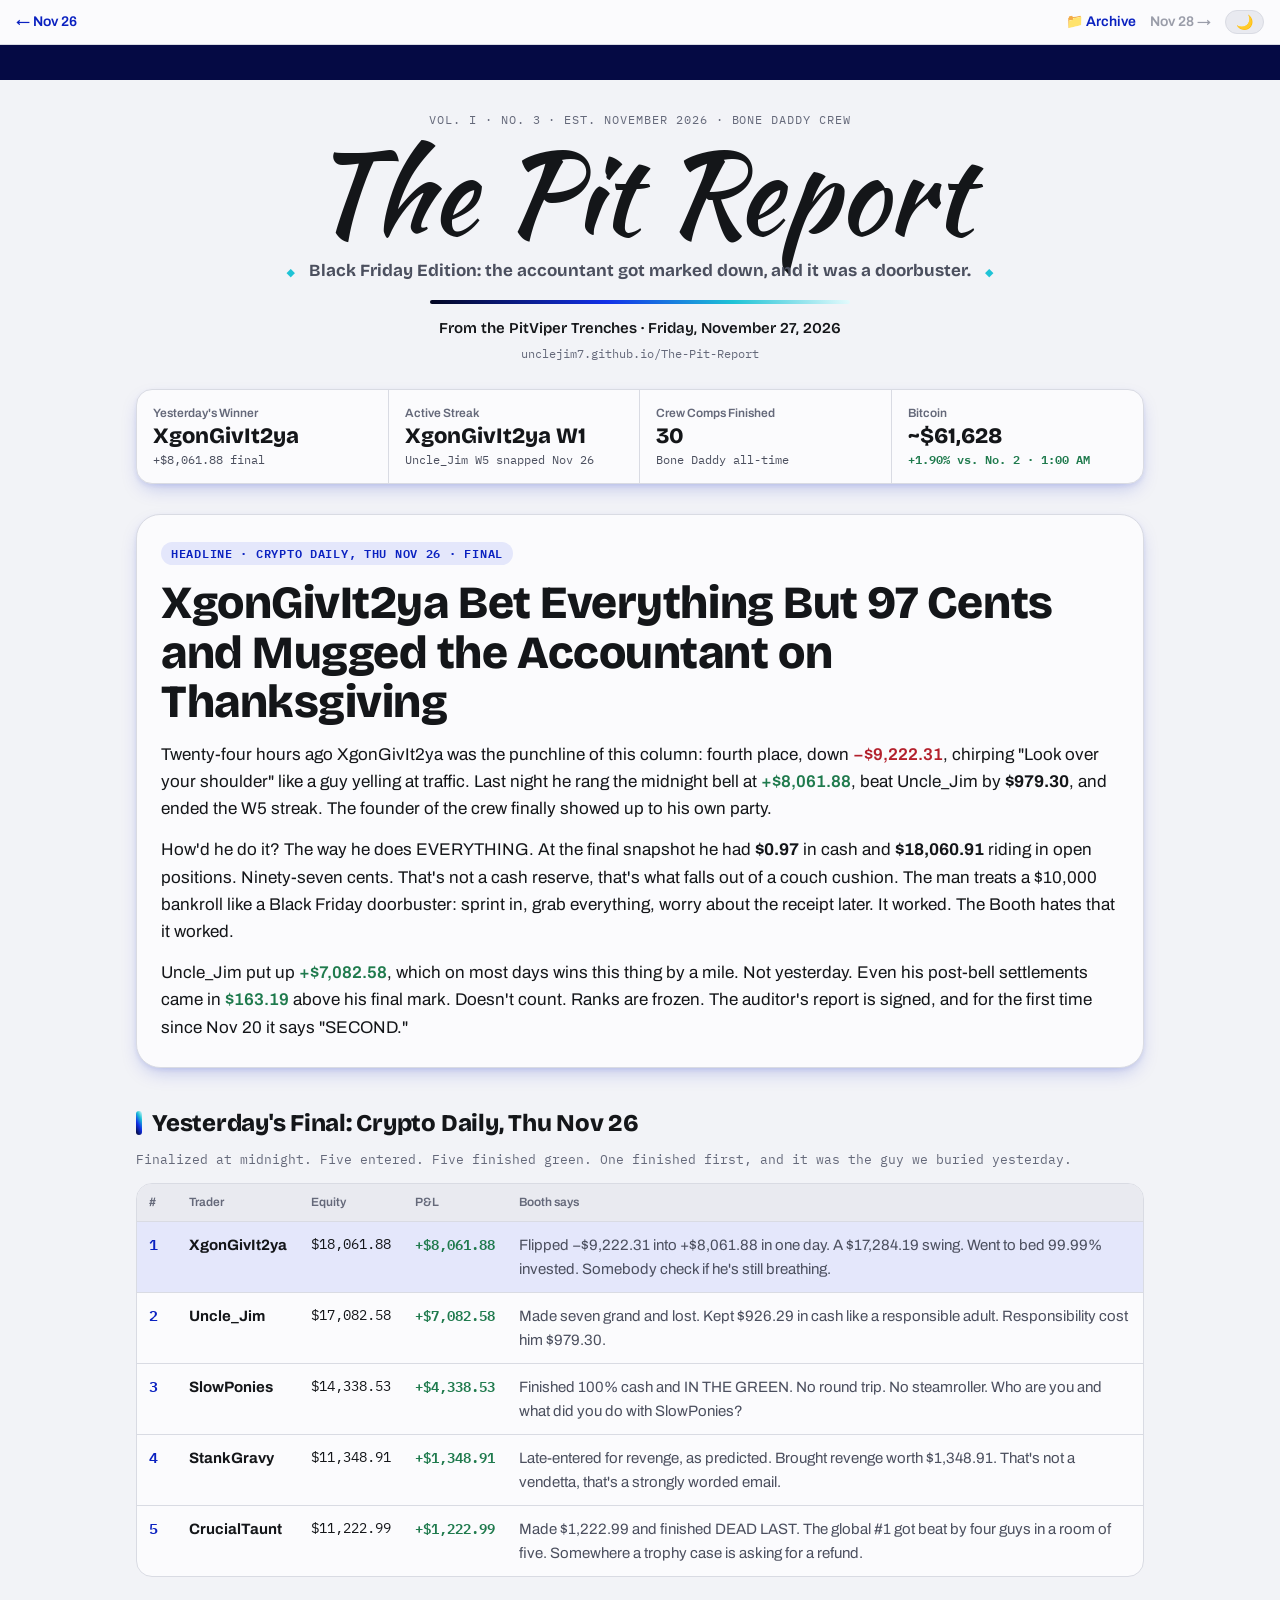
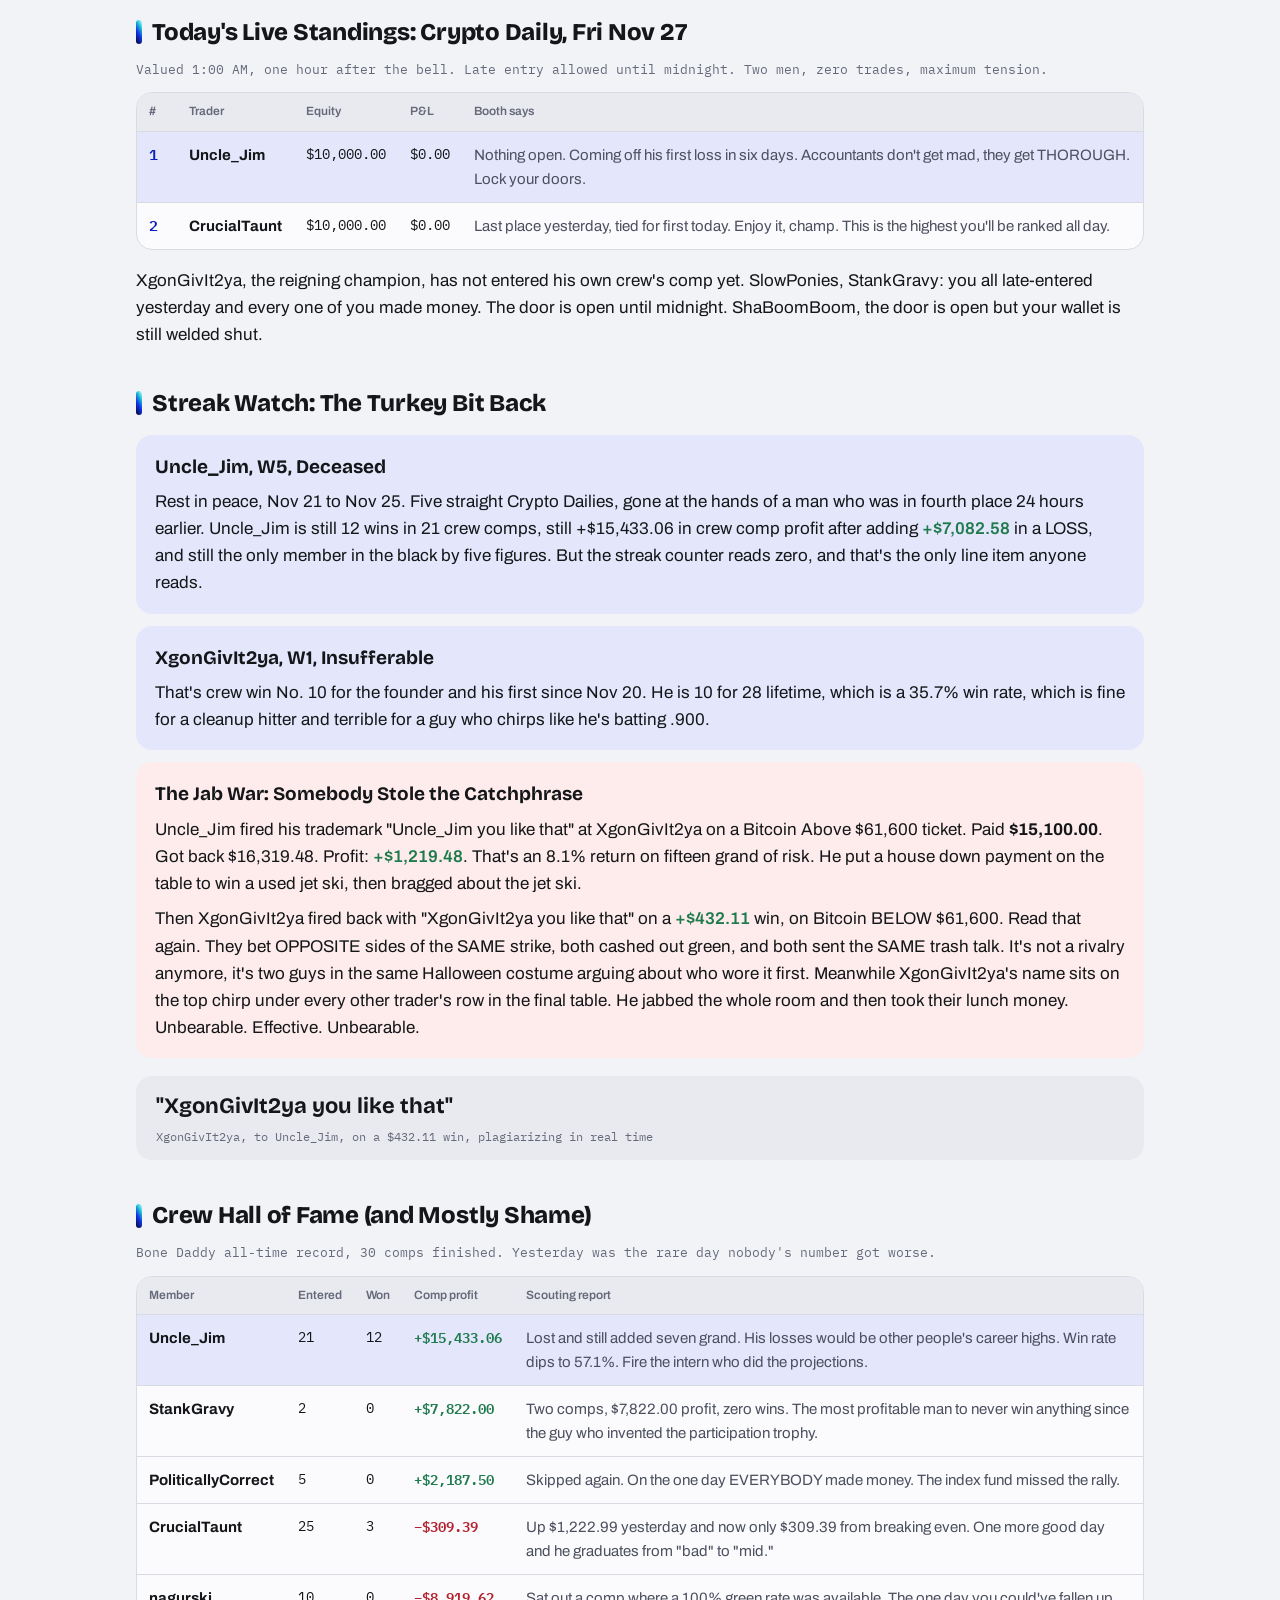
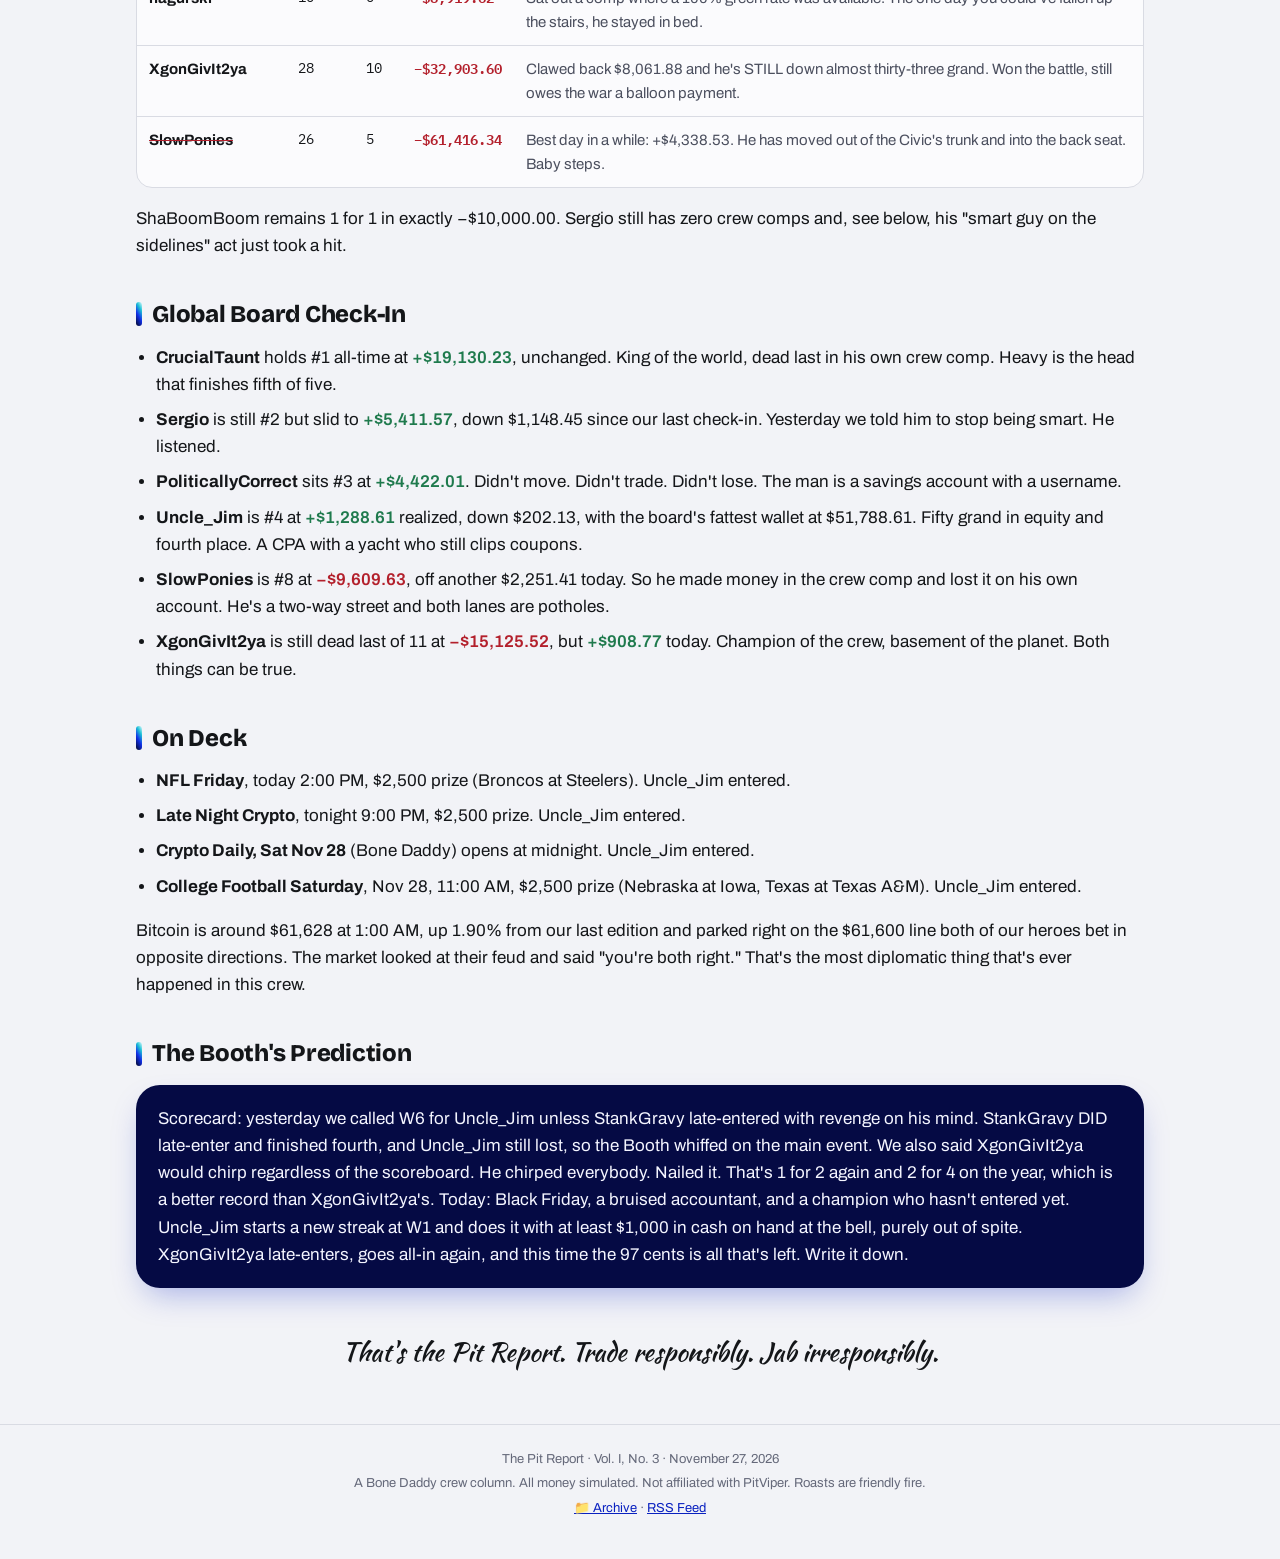
==== commit 17397ddf: "The Pit Report No. 3: November 27, 2026 Co-Authored-By: Claude Opus 5.5 <noreply@anthropic.com> Clau" ====
--- a/index.html
+++ b/index.html
@@ -3,8 +3,8 @@
 <head>
   <meta charset="UTF-8">
   <meta name="viewport" content="width=device-width, initial-scale=1.0">
-  <title>The Pit Report · No. 2 · November 26, 2026</title>
-  <meta name="description" content="Uncle_Jim wakes up from his cash nap, drops +$10,964.94 and carves StankGravy for Thanksgiving. Streak hits W5.">
+  <title>The Pit Report · No. 3 · November 27, 2026</title>
+  <meta name="description" content="XgonGivIt2ya goes all-in down to his last 97 cents, beats Uncle_Jim by $979.30 and kills the W5 streak. Everybody finished green and somehow it still hurts.">
   <meta name="theme-color" content="#f2f3f7">
   <link rel="preconnect" href="https://fonts.googleapis.com">
   <link rel="preconnect" href="https://fonts.gstatic.com" crossorigin>
@@ -15,45 +15,47 @@
 <body>
 
 <nav class="edition-nav">
-  <a href="2026-11-25.html">← Nov 25</a>
+  <a href="2026-11-26.html">← Nov 26</a>
   <span class="nav-right">
     <a href="archive.html" class="nav-archive">📁 Archive</a>
-    <span class="nav-disabled">Nov 27 →</span>
+    <span class="nav-disabled">Nov 28 →</span>
     <button class="mode-toggle" id="modeToggle" aria-label="Toggle light and dark mode">🌙</button>
   </span>
 </nav>
 
 <div class="ticker-wrap" aria-hidden="true">
   <div class="ticker-track">
-    <span>UNCLE_JIM WINS WED +$10,964.94</span><span class="ticker-dot">◆</span>
-    <span>STREAK NOW W5</span><span class="ticker-dot">◆</span>
-    <span>STANKGRAVY +$6,473.09, SETTLES FOR SILVER</span><span class="ticker-dot">◆</span>
-    <span>SLOWPONIES +$1,327.88 TO −$9,340.69</span><span class="ticker-dot">◆</span>
-    <span>XGONGIVIT2YA −$9,222.31, STILL JABBING</span><span class="ticker-dot">◆</span>
-    <span>BTC ~$60,480 (+2.21%)</span><span class="ticker-dot">◆</span>
-    <span>THU CRYPTO DAILY: 2 ENTRANTS</span><span class="ticker-dot">◆</span>
-    <span>NFL THANKSGIVING 12:00 PM · $2,500</span><span class="ticker-dot">◆</span>
-    <span>UNCLE_JIM WINS WED +$10,964.94</span><span class="ticker-dot">◆</span>
-    <span>STREAK NOW W5</span><span class="ticker-dot">◆</span>
-    <span>STANKGRAVY +$6,473.09, SETTLES FOR SILVER</span><span class="ticker-dot">◆</span>
-    <span>SLOWPONIES +$1,327.88 TO −$9,340.69</span><span class="ticker-dot">◆</span>
-    <span>XGONGIVIT2YA −$9,222.31, STILL JABBING</span><span class="ticker-dot">◆</span>
-    <span>BTC ~$60,480 (+2.21%)</span><span class="ticker-dot">◆</span>
-    <span>THU CRYPTO DAILY: 2 ENTRANTS</span><span class="ticker-dot">◆</span>
-    <span>NFL THANKSGIVING 12:00 PM · $2,500</span><span class="ticker-dot">◆</span>
+    <span>XGONGIVIT2YA WINS THU +$8,061.88</span><span class="ticker-dot">◆</span>
+    <span>UNCLE_JIM STREAK DEAD AT W5</span><span class="ticker-dot">◆</span>
+    <span>MARGIN: $979.30</span><span class="ticker-dot">◆</span>
+    <span>XGON CASH AT THE BELL: $0.97</span><span class="ticker-dot">◆</span>
+    <span>ALL 5 ENTRANTS FINISH GREEN</span><span class="ticker-dot">◆</span>
+    <span>UNCLE_JIM CREW PROFIT +$15,433.06</span><span class="ticker-dot">◆</span>
+    <span>BTC ~$61,628 (+1.90%)</span><span class="ticker-dot">◆</span>
+    <span>FRI CRYPTO DAILY: 2 ENTRANTS</span><span class="ticker-dot">◆</span>
+    <span>NFL FRIDAY 2:00 PM · $2,500</span><span class="ticker-dot">◆</span>
+    <span>XGONGIVIT2YA WINS THU +$8,061.88</span><span class="ticker-dot">◆</span>
+    <span>UNCLE_JIM STREAK DEAD AT W5</span><span class="ticker-dot">◆</span>
+    <span>MARGIN: $979.30</span><span class="ticker-dot">◆</span>
+    <span>XGON CASH AT THE BELL: $0.97</span><span class="ticker-dot">◆</span>
+    <span>ALL 5 ENTRANTS FINISH GREEN</span><span class="ticker-dot">◆</span>
+    <span>UNCLE_JIM CREW PROFIT +$15,433.06</span><span class="ticker-dot">◆</span>
+    <span>BTC ~$61,628 (+1.90%)</span><span class="ticker-dot">◆</span>
+    <span>FRI CRYPTO DAILY: 2 ENTRANTS</span><span class="ticker-dot">◆</span>
+    <span>NFL FRIDAY 2:00 PM · $2,500</span><span class="ticker-dot">◆</span>
   </div>
 </div>
 
 <header class="masthead">
-  <div class="masthead-vol">Vol. I · No. 2 · Est. November 2026 · Bone Daddy Crew</div>
+  <div class="masthead-vol">Vol. I · No. 3 · Est. November 2026 · Bone Daddy Crew</div>
   <h1 class="masthead-title">The Pit Report</h1>
   <div>
     <span class="masthead-diamond">◆</span>
-    <span class="masthead-tagline">Thanksgiving Edition: everybody got stuffed, and it wasn't the turkey.</span>
+    <span class="masthead-tagline">Black Friday Edition: the accountant got marked down, and it was a doorbuster.</span>
     <span class="masthead-diamond">◆</span>
   </div>
   <hr class="masthead-rule">
-  <div class="masthead-dateline">From the PitViper Trenches · Thursday, November 26, 2026</div>
+  <div class="masthead-dateline">From the PitViper Trenches · Friday, November 27, 2026</div>
   <div class="masthead-url">unclejim7.github.io/The-Pit-Report</div>
 </header>
 
@@ -61,23 +63,23 @@
   <div class="scoreboard-inner">
     <div class="sb-item">
       <div class="sb-label">Yesterday's Winner</div>
-      <div class="sb-value">Uncle_Jim</div>
-      <div class="sb-sub">+$10,964.94 final</div>
+      <div class="sb-value">XgonGivIt2ya</div>
+      <div class="sb-sub">+$8,061.88 final</div>
     </div>
     <div class="sb-item">
       <div class="sb-label">Active Streak</div>
-      <div class="sb-value">Uncle_Jim W5</div>
-      <div class="sb-sub">Nov 21 to 25</div>
+      <div class="sb-value">XgonGivIt2ya W1</div>
+      <div class="sb-sub">Uncle_Jim W5 snapped Nov 26</div>
     </div>
     <div class="sb-item">
       <div class="sb-label">Crew Comps Finished</div>
-      <div class="sb-value">29</div>
+      <div class="sb-value">30</div>
       <div class="sb-sub">Bone Daddy all-time</div>
     </div>
     <div class="sb-item">
       <div class="sb-label">Bitcoin</div>
-      <div class="sb-value">~$60,480</div>
-      <div class="sb-sub chg-up">+2.21% · 1:00 AM</div>
+      <div class="sb-value">~$61,628</div>
+      <div class="sb-sub chg-up">+1.90% vs. No. 2 · 1:00 AM</div>
     </div>
   </div>
 </div>
@@ -85,99 +87,102 @@
 <div class="pit-body">
 
   <section class="lead-story">
-    <div class="lead-kicker">Headline · Crypto Daily, Wed Nov 25 · Final</div>
-    <h2 class="lead-headline">The Accountant Woke Up From His Nap and Carved the Whole Crew Like a Thanksgiving Turkey</h2>
+    <div class="lead-kicker">Headline · Crypto Daily, Thu Nov 26 · Final</div>
+    <h2 class="lead-headline">XgonGivIt2ya Bet Everything But 97 Cents and Mugged the Accountant on Thanksgiving</h2>
     <div class="lead-body">
-      <p>Yesterday at 11:12 AM this column said Uncle_Jim was "sitting in cash, doing absolutely nothing" while a rookie lapped him. We called it a nap. Turns out it was a CPA waiting for the books to close. From that snapshot to the midnight bell, Uncle_Jim put up another <strong class="chg-up">+$9,680.55</strong> and finished at <strong class="chg-up">+$10,964.94</strong>, the biggest winning number in Bone Daddy Crypto Daily history (sorry, his own +$10,192.74 from Nov 13). He finished 100% cash, zero open positions, books reconciled to the penny. Disgusting. Audited. Clean.</p>
-      <p>The kill shot? A $1,000 ticket on Bitcoin above $61,000 at 11:28 PM that came back $2,169.06. Thirty-two minutes before the bell. That's not trading, that's filing your extension at 11:59 and getting a refund.</p>
-      <p>StankGravy did NOTHING wrong. He actually GREW his lead number to <strong class="chg-up">+$6,473.09</strong>. He just ran into a man with a calculator and a grudge, and lost by <strong>$4,491.85</strong>. Welcome to the crew, kid. That's the hazing.</p>
+      <p>Twenty-four hours ago XgonGivIt2ya was the punchline of this column: fourth place, down <span class="chg-dn">−$9,222.31</span>, chirping "Look over your shoulder" like a guy yelling at traffic. Last night he rang the midnight bell at <strong class="chg-up">+$8,061.88</strong>, beat Uncle_Jim by <strong>$979.30</strong>, and ended the W5 streak. The founder of the crew finally showed up to his own party.</p>
+      <p>How'd he do it? The way he does EVERYTHING. At the final snapshot he had <strong>$0.97</strong> in cash and <strong>$18,060.91</strong> riding in open positions. Ninety-seven cents. That's not a cash reserve, that's what falls out of a couch cushion. The man treats a $10,000 bankroll like a Black Friday doorbuster: sprint in, grab everything, worry about the receipt later. It worked. The Booth hates that it worked.</p>
+      <p>Uncle_Jim put up <strong class="chg-up">+$7,082.58</strong>, which on most days wins this thing by a mile. Not yesterday. Even his post-bell settlements came in <span class="chg-up">$163.19</span> above his final mark. Doesn't count. Ranks are frozen. The auditor's report is signed, and for the first time since Nov 20 it says "SECOND."</p>
     </div>
   </section>
 
-  <h3 class="section-head">Yesterday's Final: Crypto Daily, Wed Nov 25</h3>
-  <p class="section-sub">Finalized at midnight. Six entered. Two made money. Three got turned into gravy.</p>
+  <h3 class="section-head">Yesterday's Final: Crypto Daily, Thu Nov 26</h3>
+  <p class="section-sub">Finalized at midnight. Five entered. Five finished green. One finished first, and it was the guy we buried yesterday.</p>
   <div class="table-wrap">
     <table class="pit-table">
       <thead><tr><th>#</th><th>Trader</th><th>Equity</th><th>P&amp;L</th><th>Booth says</th></tr></thead>
       <tbody>
-        <tr class="leader"><td class="rank">1</td><td class="who">Uncle_Jim</td><td class="num">$20,964.94</td><td class="num chg-up">+$10,964.94</td><td class="booth">More than DOUBLED his stack and went to bed all cash. The only man in this crew who closes out his positions like they're quarter-end accruals.</td></tr>
-        <tr><td class="rank">2</td><td class="who">StankGravy</td><td class="num">$16,473.09</td><td class="num chg-up">+$6,473.09</td><td class="booth">Led for most of the day, finished with $11,414.13 still riding in open positions. Brought a casserole to the potluck, watched someone else get the credit.</td></tr>
-        <tr><td class="rank">3</td><td class="who">CrucialTaunt</td><td class="num">$9,425.97</td><td class="num chg-dn">−$574.03</td><td class="booth">Was +$273.68 at lunch. Turned it into a loss with $2.29 in positions at the finish. Two dollars and twenty-nine cents. That's not a position, that's a vending machine refund.</td></tr>
-        <tr><td class="rank">4</td><td class="who">XgonGivIt2ya</td><td class="num">$777.69</td><td class="num chg-dn">−$9,222.31</td><td class="booth">Didn't show up by lunch, then showed up and lit $9,222 on fire. Should've stayed home. Like we said yesterday, possibly in hiding. Should've KEPT hiding.</td></tr>
-        <tr><td class="rank">5</td><td class="who">SlowPonies</td><td class="num">$659.31</td><td class="num chg-dn">−$9,340.69</td><td class="booth">Was +$1,327.88 at 11:12 AM. Finished −$9,340.69. A $10,668.57 round trip in one afternoon. The steamroller came back for its pennies.</td></tr>
-        <tr class="wiped"><td class="rank">6</td><td class="who">ShaBoomBoom</td><td class="num">$0.00</td><td class="num chg-dn">−$10,000.00</td><td class="booth">Zero at lunch, zero at midnight. Most consistent trader in the crew. A flatline is technically a trend.</td></tr>
+        <tr class="leader"><td class="rank">1</td><td class="who">XgonGivIt2ya</td><td class="num">$18,061.88</td><td class="num chg-up">+$8,061.88</td><td class="booth">Flipped −$9,222.31 into +$8,061.88 in one day. A $17,284.19 swing. Went to bed 99.99% invested. Somebody check if he's still breathing.</td></tr>
+        <tr><td class="rank">2</td><td class="who">Uncle_Jim</td><td class="num">$17,082.58</td><td class="num chg-up">+$7,082.58</td><td class="booth">Made seven grand and lost. Kept $926.29 in cash like a responsible adult. Responsibility cost him $979.30.</td></tr>
+        <tr><td class="rank">3</td><td class="who">SlowPonies</td><td class="num">$14,338.53</td><td class="num chg-up">+$4,338.53</td><td class="booth">Finished 100% cash and IN THE GREEN. No round trip. No steamroller. Who are you and what did you do with SlowPonies?</td></tr>
+        <tr><td class="rank">4</td><td class="who">StankGravy</td><td class="num">$11,348.91</td><td class="num chg-up">+$1,348.91</td><td class="booth">Late-entered for revenge, as predicted. Brought revenge worth $1,348.91. That's not a vendetta, that's a strongly worded email.</td></tr>
+        <tr><td class="rank">5</td><td class="who">CrucialTaunt</td><td class="num">$11,222.99</td><td class="num chg-up">+$1,222.99</td><td class="booth">Made $1,222.99 and finished DEAD LAST. The global #1 got beat by four guys in a room of five. Somewhere a trophy case is asking for a refund.</td></tr>
       </tbody>
     </table>
   </div>
 
-  <h3 class="section-head">Today's Live Standings: Crypto Daily, Thu Nov 26</h3>
-  <p class="section-sub">Valued 1:00 AM, one hour after the bell. Late entry allowed until midnight. The rest of the crew is asleep, eating, or ashamed.</p>
+  <h3 class="section-head">Today's Live Standings: Crypto Daily, Fri Nov 27</h3>
+  <p class="section-sub">Valued 1:00 AM, one hour after the bell. Late entry allowed until midnight. Two men, zero trades, maximum tension.</p>
   <div class="table-wrap">
     <table class="pit-table">
       <thead><tr><th>#</th><th>Trader</th><th>Equity</th><th>P&amp;L</th><th>Booth says</th></tr></thead>
       <tbody>
-        <tr class="leader"><td class="rank">1</td><td class="who">Uncle_Jim</td><td class="num">$10,000.00</td><td class="num">$0.00</td><td class="booth">"Leading" on alphabetical order and reputation. Nothing open. The nap has resumed. We are NOT falling for it twice.</td></tr>
-        <tr><td class="rank">2</td><td class="who">XgonGivIt2ya</td><td class="num">$10,000.00</td><td class="num">$0.00</td><td class="booth">Fresh $10K after losing $9,222.31 yesterday. Somebody check his hands. They're already reaching for the 93.5x button.</td></tr>
+        <tr class="leader"><td class="rank">1</td><td class="who">Uncle_Jim</td><td class="num">$10,000.00</td><td class="num">$0.00</td><td class="booth">Nothing open. Coming off his first loss in six days. Accountants don't get mad, they get THOROUGH. Lock your doors.</td></tr>
+        <tr><td class="rank">2</td><td class="who">CrucialTaunt</td><td class="num">$10,000.00</td><td class="num">$0.00</td><td class="booth">Last place yesterday, tied for first today. Enjoy it, champ. This is the highest you'll be ranked all day.</td></tr>
       </tbody>
     </table>
   </div>
-  <p>That's it. Two men. StankGravy, SlowPonies, CrucialTaunt: the late-entry door is open until midnight. ShaBoomBoom, you'd need money first.</p>
-
-  <h3 class="section-head">Streak Watch: The Turkey Survived</h3>
+  <p>XgonGivIt2ya, the reigning champion, has not entered his own crew's comp yet. SlowPonies, StankGravy: you all late-entered yesterday and every one of you made money. The door is open until midnight. ShaBoomBoom, the door is open but your wallet is still welded shut.</p>
+
+  <h3 class="section-head">Streak Watch: The Turkey Bit Back</h3>
   <article class="story-card gold">
-    <h4 class="card-head">Uncle_Jim, W5, Unkillable</h4>
-    <p>Five straight Crypto Dailies (Nov 21 to 25), seven of the last eight, and 12 wins in 20 crew comps. Every single one of those 12 is a Crypto Daily. The man is a one-trick pony and the trick is printing money on Bitcoin while everyone else prints losses. His crew comp profit flipped from −$2,614.46 to <span class="chg-up">+$8,350.48</span> in ONE day. That's not a comeback, that's a restatement of earnings.</p>
+    <h4 class="card-head">Uncle_Jim, W5, Deceased</h4>
+    <p>Rest in peace, Nov 21 to Nov 25. Five straight Crypto Dailies, gone at the hands of a man who was in fourth place 24 hours earlier. Uncle_Jim is still 12 wins in 21 crew comps, still +$15,433.06 in crew comp profit after adding <span class="chg-up">+$7,082.58</span> in a LOSS, and still the only member in the black by five figures. But the streak counter reads zero, and that's the only line item anyone reads.</p>
+  </article>
+  <article class="story-card gold">
+    <h4 class="card-head">XgonGivIt2ya, W1, Insufferable</h4>
+    <p>That's crew win No. 10 for the founder and his first since Nov 20. He is 10 for 28 lifetime, which is a 35.7% win rate, which is fine for a cleanup hitter and terrible for a guy who chirps like he's batting .900.</p>
   </article>
   <article class="story-card hot">
-    <h4 class="card-head">The Jab War: Receipts Are In</h4>
-    <p>Yesterday Uncle_Jim was trash-talking from third place and we called it bold and stupid. Today it's just bold. He stapled "Uncle_Jim you like that" to a <span class="chg-up">+$3,705.29</span> winner and sent it to CrucialTaunt, then hit XgonGivIt2ya with "Catch me if you can." on a <span class="chg-up">+$3,326.36</span> ticket. Same line to StankGravy. A man who recycles his trash talk like it's a depreciation schedule. Straight line, every period.</p>
-    <p>And XgonGivIt2ya? He chirped Uncle_Jim "Look over your shoulder." on a <strong>+$105.37</strong> win while finishing <span class="chg-dn">−$9,222.31</span>. Brother, Uncle_Jim DID look over his shoulder. He saw you in fourth place, holding a box of matches.</p>
+    <h4 class="card-head">The Jab War: Somebody Stole the Catchphrase</h4>
+    <p>Uncle_Jim fired his trademark "Uncle_Jim you like that" at XgonGivIt2ya on a Bitcoin Above $61,600 ticket. Paid <strong>$15,100.00</strong>. Got back $16,319.48. Profit: <span class="chg-up">+$1,219.48</span>. That's an 8.1% return on fifteen grand of risk. He put a house down payment on the table to win a used jet ski, then bragged about the jet ski.</p>
+    <p>Then XgonGivIt2ya fired back with "XgonGivIt2ya you like that" on a <span class="chg-up">+$432.11</span> win, on Bitcoin BELOW $61,600. Read that again. They bet OPPOSITE sides of the SAME strike, both cashed out green, and both sent the SAME trash talk. It's not a rivalry anymore, it's two guys in the same Halloween costume arguing about who wore it first. Meanwhile XgonGivIt2ya's name sits on the top chirp under every other trader's row in the final table. He jabbed the whole room and then took their lunch money. Unbearable. Effective. Unbearable.</p>
   </article>
   <blockquote class="pull-quote">
-    "Look over your shoulder."
-    <cite>XgonGivIt2ya, on a $105.37 win, from 4th place, down $9,222.31</cite>
+    "XgonGivIt2ya you like that"
+    <cite>XgonGivIt2ya, to Uncle_Jim, on a $432.11 win, plagiarizing in real time</cite>
   </blockquote>
 
   <h3 class="section-head">Crew Hall of Fame (and Mostly Shame)</h3>
-  <p class="section-sub">Bone Daddy all-time record, 29 comps finished. One member is in the black by a lot. Guess who.</p>
+  <p class="section-sub">Bone Daddy all-time record, 30 comps finished. Yesterday was the rare day nobody's number got worse.</p>
   <div class="table-wrap">
     <table class="pit-table">
       <thead><tr><th>Member</th><th>Entered</th><th>Won</th><th>Comp profit</th><th>Scouting report</th></tr></thead>
       <tbody>
-        <tr class="leader"><td class="who">Uncle_Jim</td><td class="num">20</td><td class="num">12</td><td class="num chg-up">+$8,350.48</td><td class="booth">Went from red to +$8,350.48 overnight. 60% win rate. The two $9,500 torchings from Nov 14 and 17 are still in the ledger, but now they're footnotes.</td></tr>
-        <tr><td class="who">StankGravy</td><td class="num">1</td><td class="num">0</td><td class="num chg-up">+$6,473.09</td><td class="booth">One comp, one silver, already #2 in crew comp profit. Best debut in crew history and he's mad about it. Good. Stay mad.</td></tr>
-        <tr><td class="who">PoliticallyCorrect</td><td class="num">5</td><td class="num">0</td><td class="num chg-up">+$2,187.50</td><td class="booth">Still the human index fund. Didn't play yesterday, so he didn't lose. Galaxy brain.</td></tr>
-        <tr><td class="who">CrucialTaunt</td><td class="num">24</td><td class="num">3</td><td class="num chg-dn">−$1,532.38</td><td class="booth">Lost another $574.03 and somehow is still the fourth-best comp record. That's how bad the bottom is.</td></tr>
-        <tr><td class="who">nagurski</td><td class="num">10</td><td class="num">0</td><td class="num chg-dn">−$8,919.62</td><td class="booth">Skipped yesterday. Best decision he's made in a crew comp all month.</td></tr>
-        <tr><td class="who">XgonGivIt2ya</td><td class="num">27</td><td class="num">9</td><td class="num chg-dn">−$40,965.48</td><td class="booth">Crossed −$40K. The founder's crew comp losses now have their own ZIP code.</td></tr>
-        <tr class="wiped"><td class="who">SlowPonies</td><td class="num">25</td><td class="num">5</td><td class="num chg-dn">−$65,754.87</td><td class="booth">Sixty-five THOUSAND. Yesterday we said Honda Civic. Upgrade: he now lives in the Civic's trunk.</td></tr>
+        <tr class="leader"><td class="who">Uncle_Jim</td><td class="num">21</td><td class="num">12</td><td class="num chg-up">+$15,433.06</td><td class="booth">Lost and still added seven grand. His losses would be other people's career highs. Win rate dips to 57.1%. Fire the intern who did the projections.</td></tr>
+        <tr><td class="who">StankGravy</td><td class="num">2</td><td class="num">0</td><td class="num chg-up">+$7,822.00</td><td class="booth">Two comps, $7,822.00 profit, zero wins. The most profitable man to never win anything since the guy who invented the participation trophy.</td></tr>
+        <tr><td class="who">PoliticallyCorrect</td><td class="num">5</td><td class="num">0</td><td class="num chg-up">+$2,187.50</td><td class="booth">Skipped again. On the one day EVERYBODY made money. The index fund missed the rally.</td></tr>
+        <tr><td class="who">CrucialTaunt</td><td class="num">25</td><td class="num">3</td><td class="num chg-dn">−$309.39</td><td class="booth">Up $1,222.99 yesterday and now only $309.39 from breaking even. One more good day and he graduates from "bad" to "mid."</td></tr>
+        <tr><td class="who">nagurski</td><td class="num">10</td><td class="num">0</td><td class="num chg-dn">−$8,919.62</td><td class="booth">Sat out a comp where a 100% green rate was available. The one day you could've fallen up the stairs, he stayed in bed.</td></tr>
+        <tr><td class="who">XgonGivIt2ya</td><td class="num">28</td><td class="num">10</td><td class="num chg-dn">−$32,903.60</td><td class="booth">Clawed back $8,061.88 and he's STILL down almost thirty-three grand. Won the battle, still owes the war a balloon payment.</td></tr>
+        <tr class="wiped"><td class="who">SlowPonies</td><td class="num">26</td><td class="num">5</td><td class="num chg-dn">−$61,416.34</td><td class="booth">Best day in a while: +$4,338.53. He has moved out of the Civic's trunk and into the back seat. Baby steps.</td></tr>
       </tbody>
     </table>
   </div>
-  <p>ShaBoomBoom is 1 for 1 in finishing at exactly −$10,000.00. Sergio still has zero crew comps and, see below, is quietly making real money elsewhere. Sergio, stop being smart and come lose with your friends.</p>
+  <p>ShaBoomBoom remains 1 for 1 in exactly −$10,000.00. Sergio still has zero crew comps and, see below, his "smart guy on the sidelines" act just took a hit.</p>
 
   <h3 class="section-head">Global Board Check-In</h3>
   <ul class="pit-list">
-    <li><strong>CrucialTaunt</strong> still #1 all-time at <span class="chg-up">+$19,130.23</span>. King of the world, third place in his own living room.</li>
-    <li><strong>Sergio</strong> is #2 at <span class="chg-up">+$6,560.02</span> and already <span class="chg-up">+$409.59</span> today. The one crew member who won't enter a crew comp is the one making money. Coincidence? The Booth thinks not.</li>
-    <li><strong>PoliticallyCorrect</strong> sits #3 at <span class="chg-up">+$4,422.01</span>. Quiet, green, boring. Index fund confirmed.</li>
-    <li><strong>Uncle_Jim</strong> holds #4 at <span class="chg-up">+$1,490.74</span> realized with the board's fattest wallet, now $49,490.74. Still the Yankees: huge payroll, fourth place.</li>
-    <li><strong>XgonGivIt2ya</strong> is still dead last of 11 at <span class="chg-dn">−$15,952.20</span>, though he's <span class="chg-up">+$440.92</span> today. Progress! At this pace he's back to even by roughly Memorial Day 2027.</li>
-    <li><strong>2fast4yall88</strong> ($0.28) and <strong>afterbyrner</strong> ($0.01) remain on the board purely as a public service announcement.</li>
+    <li><strong>CrucialTaunt</strong> holds #1 all-time at <span class="chg-up">+$19,130.23</span>, unchanged. King of the world, dead last in his own crew comp. Heavy is the head that finishes fifth of five.</li>
+    <li><strong>Sergio</strong> is still #2 but slid to <span class="chg-up">+$5,411.57</span>, down $1,148.45 since our last check-in. Yesterday we told him to stop being smart. He listened.</li>
+    <li><strong>PoliticallyCorrect</strong> sits #3 at <span class="chg-up">+$4,422.01</span>. Didn't move. Didn't trade. Didn't lose. The man is a savings account with a username.</li>
+    <li><strong>Uncle_Jim</strong> is #4 at <span class="chg-up">+$1,288.61</span> realized, down $202.13, with the board's fattest wallet at $51,788.61. Fifty grand in equity and fourth place. A CPA with a yacht who still clips coupons.</li>
+    <li><strong>SlowPonies</strong> is #8 at <span class="chg-dn">−$9,609.63</span>, off another $2,251.41 today. So he made money in the crew comp and lost it on his own account. He's a two-way street and both lanes are potholes.</li>
+    <li><strong>XgonGivIt2ya</strong> is still dead last of 11 at <span class="chg-dn">−$15,125.52</span>, but <span class="chg-up">+$908.77</span> today. Champion of the crew, basement of the planet. Both things can be true.</li>
   </ul>
 
   <h3 class="section-head">On Deck</h3>
   <ul class="pit-list">
-    <li><strong>NFL Thanksgiving</strong>, today 12:00 PM, $2,500 prize (Bears at Lions to open, Chiefs at Bills at 7:20 PM). Uncle_Jim entered.</li>
+    <li><strong>NFL Friday</strong>, today 2:00 PM, $2,500 prize (Broncos at Steelers). Uncle_Jim entered.</li>
     <li><strong>Late Night Crypto</strong>, tonight 9:00 PM, $2,500 prize. Uncle_Jim entered.</li>
-    <li><strong>Crypto Daily, Fri Nov 27</strong> (Bone Daddy) opens at midnight. Streak attempt No. 7 if he survives today.</li>
-    <li><strong>College Football Saturday</strong>, Nov 28, 11:00 AM, $2,500 prize.</li>
+    <li><strong>Crypto Daily, Sat Nov 28</strong> (Bone Daddy) opens at midnight. Uncle_Jim entered.</li>
+    <li><strong>College Football Saturday</strong>, Nov 28, 11:00 AM, $2,500 prize (Nebraska at Iowa, Texas at Texas A&amp;M). Uncle_Jim entered.</li>
   </ul>
-  <p>Bitcoin is around $60,480, up 2.21% at 1:00 AM, sitting right on top of yesterday's $60,000 to $61,000 strikes that paid Uncle_Jim's mortgage. Somewhere SlowPonies is staring at a $64,000 line at 29.2x and thinking "that's free money." It is not free money.</p>
+  <p>Bitcoin is around $61,628 at 1:00 AM, up 1.90% from our last edition and parked right on the $61,600 line both of our heroes bet in opposite directions. The market looked at their feud and said "you're both right." That's the most diplomatic thing that's ever happened in this crew.</p>
 
   <h3 class="section-head">The Booth's Prediction</h3>
   <div class="prediction">
-    <p>Scorecard first: yesterday we said StankGravy would end the streak. WRONG. Badly. We also said SlowPonies would go all-in on something dumb before dinner. He finished −$9,340.69, so the Booth is 1 for 2, which is a better win rate than half this crew. Today: it's Thanksgiving, the field is two people, and one of them just lost $9,222.31. Uncle_Jim makes it W6 unless StankGravy late-enters with revenge on his mind. XgonGivIt2ya chirps again regardless of the scoreboard. Write it down.</p>
+    <p>Scorecard: yesterday we called W6 for Uncle_Jim unless StankGravy late-entered with revenge on his mind. StankGravy DID late-enter and finished fourth, and Uncle_Jim still lost, so the Booth whiffed on the main event. We also said XgonGivIt2ya would chirp regardless of the scoreboard. He chirped everybody. Nailed it. That's 1 for 2 again and 2 for 4 on the year, which is a better record than XgonGivIt2ya's. Today: Black Friday, a bruised accountant, and a champion who hasn't entered yet. Uncle_Jim starts a new streak at W1 and does it with at least $1,000 in cash on hand at the bell, purely out of spite. XgonGivIt2ya late-enters, goes all-in again, and this time the 97 cents is all that's left. Write it down.</p>
   </div>
 
   <div class="sign-off">That's the Pit Report. Trade responsibly. Jab irresponsibly.</div>
@@ -185,7 +190,7 @@
 </div>
 
 <footer class="page-footer">
-  <p>The Pit Report · Vol. I, No. 2 · November 26, 2026</p>
+  <p>The Pit Report · Vol. I, No. 3 · November 27, 2026</p>
   <p>A Bone Daddy crew column. All money simulated. Not affiliated with PitViper. Roasts are friendly fire.</p>
   <p><a href="archive.html">📁 Archive</a> · <a href="feed.xml">RSS Feed</a></p>
 </footer>
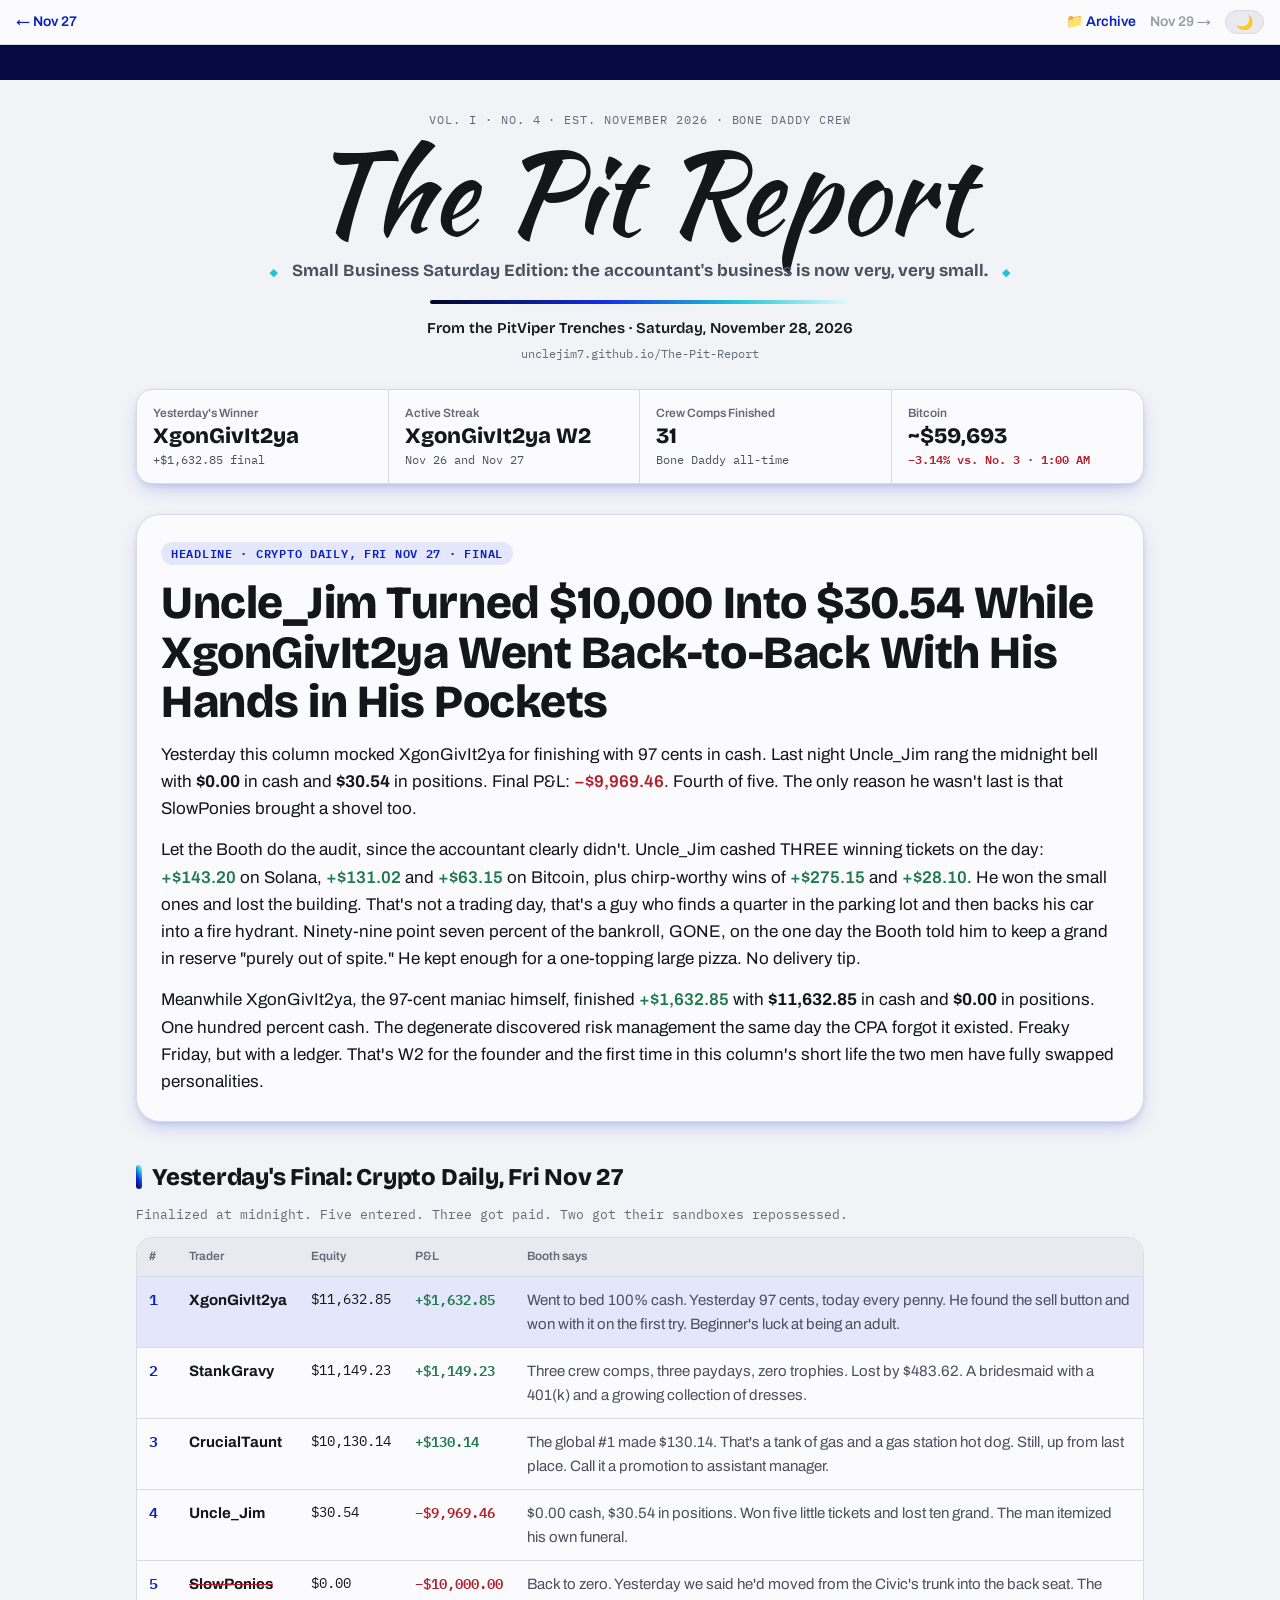
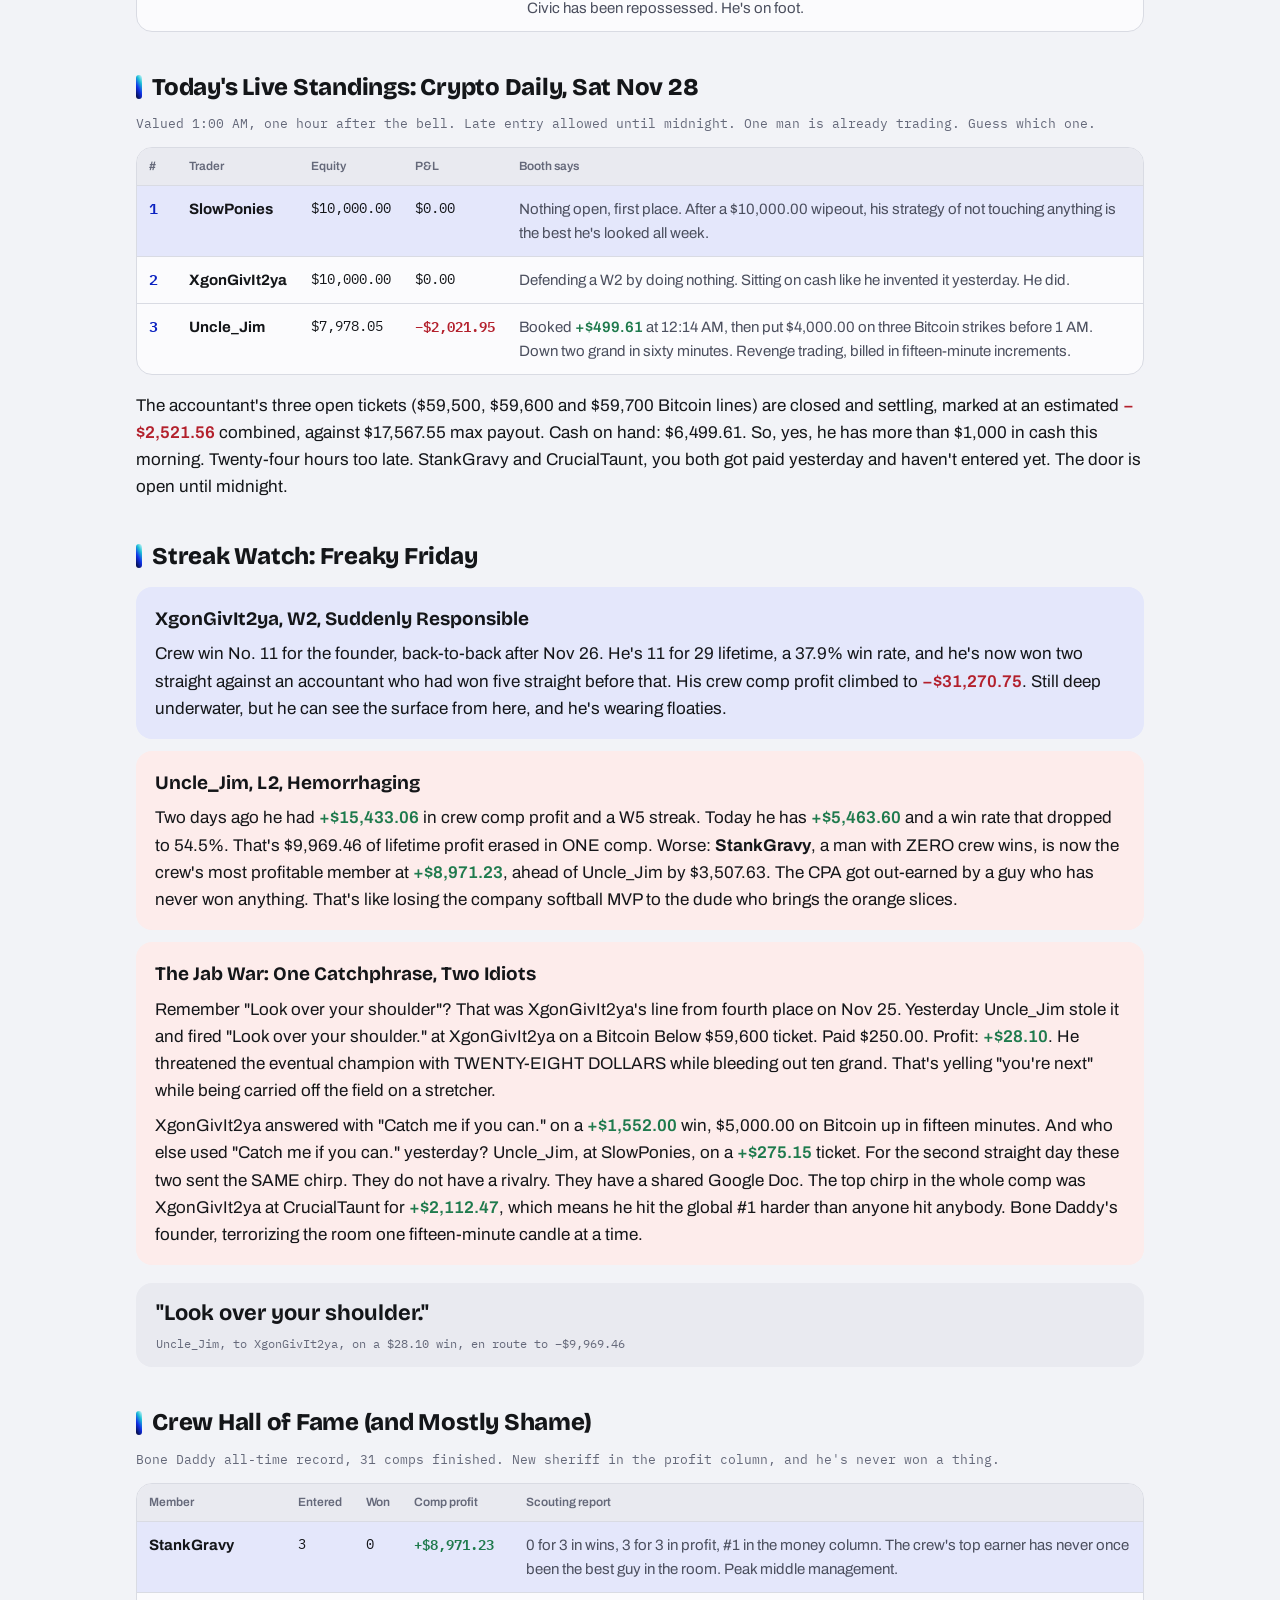
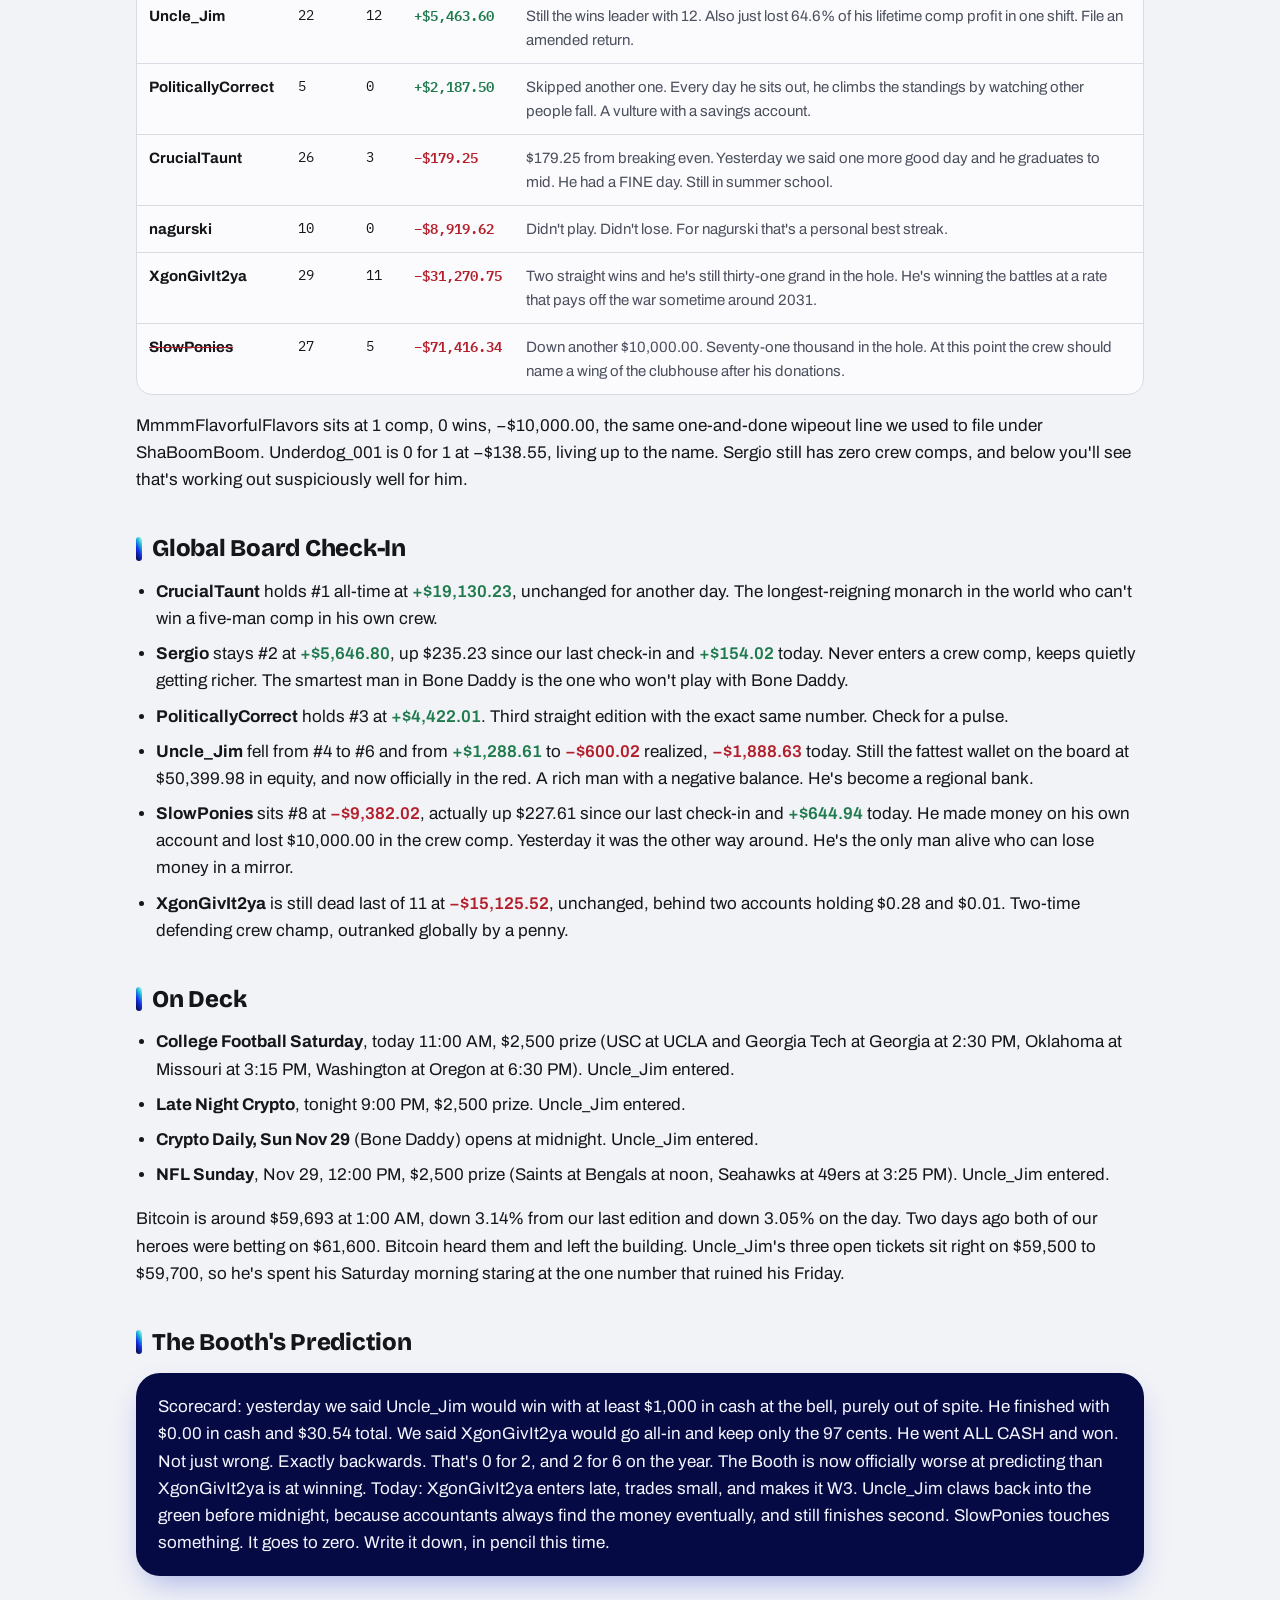
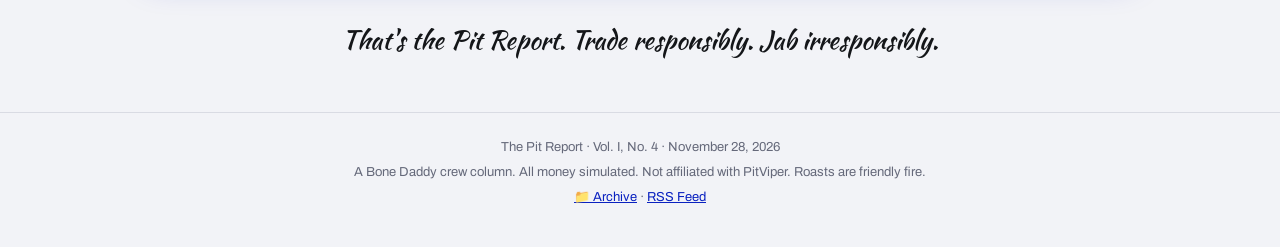
==== commit ea855e30: "The Pit Report No. 4: November 28, 2026 Co-Authored-By: Claude Opus 5.5 <noreply@anthropic.com> Clau" ====
--- a/index.html
+++ b/index.html
@@ -3,8 +3,8 @@
 <head>
   <meta charset="UTF-8">
   <meta name="viewport" content="width=device-width, initial-scale=1.0">
-  <title>The Pit Report · No. 3 · November 27, 2026</title>
-  <meta name="description" content="XgonGivIt2ya goes all-in down to his last 97 cents, beats Uncle_Jim by $979.30 and kills the W5 streak. Everybody finished green and somehow it still hurts.">
+  <title>The Pit Report · No. 4 · November 28, 2026</title>
+  <meta name="description" content="Uncle_Jim turns $10,000 into $30.54 while XgonGivIt2ya wins Friday 100% in cash for W2. SlowPonies wipes, and StankGravy, with zero wins, takes the crew profit crown.">
   <meta name="theme-color" content="#f2f3f7">
   <link rel="preconnect" href="https://fonts.googleapis.com">
   <link rel="preconnect" href="https://fonts.gstatic.com" crossorigin>
@@ -15,47 +15,45 @@
 <body>
 
 <nav class="edition-nav">
-  <a href="2026-11-26.html">← Nov 26</a>
+  <a href="2026-11-27.html">← Nov 27</a>
   <span class="nav-right">
     <a href="archive.html" class="nav-archive">📁 Archive</a>
-    <span class="nav-disabled">Nov 28 →</span>
+    <span class="nav-disabled">Nov 29 →</span>
     <button class="mode-toggle" id="modeToggle" aria-label="Toggle light and dark mode">🌙</button>
   </span>
 </nav>
 
 <div class="ticker-wrap" aria-hidden="true">
   <div class="ticker-track">
-    <span>XGONGIVIT2YA WINS THU +$8,061.88</span><span class="ticker-dot">◆</span>
-    <span>UNCLE_JIM STREAK DEAD AT W5</span><span class="ticker-dot">◆</span>
-    <span>MARGIN: $979.30</span><span class="ticker-dot">◆</span>
-    <span>XGON CASH AT THE BELL: $0.97</span><span class="ticker-dot">◆</span>
-    <span>ALL 5 ENTRANTS FINISH GREEN</span><span class="ticker-dot">◆</span>
-    <span>UNCLE_JIM CREW PROFIT +$15,433.06</span><span class="ticker-dot">◆</span>
-    <span>BTC ~$61,628 (+1.90%)</span><span class="ticker-dot">◆</span>
-    <span>FRI CRYPTO DAILY: 2 ENTRANTS</span><span class="ticker-dot">◆</span>
-    <span>NFL FRIDAY 2:00 PM · $2,500</span><span class="ticker-dot">◆</span>
-    <span>XGONGIVIT2YA WINS THU +$8,061.88</span><span class="ticker-dot">◆</span>
-    <span>UNCLE_JIM STREAK DEAD AT W5</span><span class="ticker-dot">◆</span>
-    <span>MARGIN: $979.30</span><span class="ticker-dot">◆</span>
-    <span>XGON CASH AT THE BELL: $0.97</span><span class="ticker-dot">◆</span>
-    <span>ALL 5 ENTRANTS FINISH GREEN</span><span class="ticker-dot">◆</span>
-    <span>UNCLE_JIM CREW PROFIT +$15,433.06</span><span class="ticker-dot">◆</span>
-    <span>BTC ~$61,628 (+1.90%)</span><span class="ticker-dot">◆</span>
-    <span>FRI CRYPTO DAILY: 2 ENTRANTS</span><span class="ticker-dot">◆</span>
-    <span>NFL FRIDAY 2:00 PM · $2,500</span><span class="ticker-dot">◆</span>
+    <span>XGONGIVIT2YA WINS FRI +$1,632.85</span><span class="ticker-dot">◆</span>
+    <span>XGON STREAK: W2</span><span class="ticker-dot">◆</span>
+    <span>UNCLE_JIM −$9,969.46 · LEFT: $30.54</span><span class="ticker-dot">◆</span>
+    <span>SLOWPONIES WIPED: −$10,000.00</span><span class="ticker-dot">◆</span>
+    <span>STANKGRAVY TAKES CREW PROFIT LEAD +$8,971.23</span><span class="ticker-dot">◆</span>
+    <span>UNCLE_JIM SAT 1 AM: −$2,021.95</span><span class="ticker-dot">◆</span>
+    <span>BTC ~$59,693 (−3.14%)</span><span class="ticker-dot">◆</span>
+    <span>CFB SATURDAY 11:00 AM · $2,500</span><span class="ticker-dot">◆</span>
+    <span>XGONGIVIT2YA WINS FRI +$1,632.85</span><span class="ticker-dot">◆</span>
+    <span>XGON STREAK: W2</span><span class="ticker-dot">◆</span>
+    <span>UNCLE_JIM −$9,969.46 · LEFT: $30.54</span><span class="ticker-dot">◆</span>
+    <span>SLOWPONIES WIPED: −$10,000.00</span><span class="ticker-dot">◆</span>
+    <span>STANKGRAVY TAKES CREW PROFIT LEAD +$8,971.23</span><span class="ticker-dot">◆</span>
+    <span>UNCLE_JIM SAT 1 AM: −$2,021.95</span><span class="ticker-dot">◆</span>
+    <span>BTC ~$59,693 (−3.14%)</span><span class="ticker-dot">◆</span>
+    <span>CFB SATURDAY 11:00 AM · $2,500</span><span class="ticker-dot">◆</span>
   </div>
 </div>
 
 <header class="masthead">
-  <div class="masthead-vol">Vol. I · No. 3 · Est. November 2026 · Bone Daddy Crew</div>
+  <div class="masthead-vol">Vol. I · No. 4 · Est. November 2026 · Bone Daddy Crew</div>
   <h1 class="masthead-title">The Pit Report</h1>
   <div>
     <span class="masthead-diamond">◆</span>
-    <span class="masthead-tagline">Black Friday Edition: the accountant got marked down, and it was a doorbuster.</span>
+    <span class="masthead-tagline">Small Business Saturday Edition: the accountant's business is now very, very small.</span>
     <span class="masthead-diamond">◆</span>
   </div>
   <hr class="masthead-rule">
-  <div class="masthead-dateline">From the PitViper Trenches · Friday, November 27, 2026</div>
+  <div class="masthead-dateline">From the PitViper Trenches · Saturday, November 28, 2026</div>
   <div class="masthead-url">unclejim7.github.io/The-Pit-Report</div>
 </header>
 
@@ -64,22 +62,22 @@
     <div class="sb-item">
       <div class="sb-label">Yesterday's Winner</div>
       <div class="sb-value">XgonGivIt2ya</div>
-      <div class="sb-sub">+$8,061.88 final</div>
+      <div class="sb-sub">+$1,632.85 final</div>
     </div>
     <div class="sb-item">
       <div class="sb-label">Active Streak</div>
-      <div class="sb-value">XgonGivIt2ya W1</div>
-      <div class="sb-sub">Uncle_Jim W5 snapped Nov 26</div>
+      <div class="sb-value">XgonGivIt2ya W2</div>
+      <div class="sb-sub">Nov 26 and Nov 27</div>
     </div>
     <div class="sb-item">
       <div class="sb-label">Crew Comps Finished</div>
-      <div class="sb-value">30</div>
+      <div class="sb-value">31</div>
       <div class="sb-sub">Bone Daddy all-time</div>
     </div>
     <div class="sb-item">
       <div class="sb-label">Bitcoin</div>
-      <div class="sb-value">~$61,628</div>
-      <div class="sb-sub chg-up">+1.90% vs. No. 2 · 1:00 AM</div>
+      <div class="sb-value">~$59,693</div>
+      <div class="sb-sub chg-dn">−3.14% vs. No. 3 · 1:00 AM</div>
     </div>
   </div>
 </div>
@@ -87,102 +85,103 @@
 <div class="pit-body">
 
   <section class="lead-story">
-    <div class="lead-kicker">Headline · Crypto Daily, Thu Nov 26 · Final</div>
-    <h2 class="lead-headline">XgonGivIt2ya Bet Everything But 97 Cents and Mugged the Accountant on Thanksgiving</h2>
+    <div class="lead-kicker">Headline · Crypto Daily, Fri Nov 27 · Final</div>
+    <h2 class="lead-headline">Uncle_Jim Turned $10,000 Into $30.54 While XgonGivIt2ya Went Back-to-Back With His Hands in His Pockets</h2>
     <div class="lead-body">
-      <p>Twenty-four hours ago XgonGivIt2ya was the punchline of this column: fourth place, down <span class="chg-dn">−$9,222.31</span>, chirping "Look over your shoulder" like a guy yelling at traffic. Last night he rang the midnight bell at <strong class="chg-up">+$8,061.88</strong>, beat Uncle_Jim by <strong>$979.30</strong>, and ended the W5 streak. The founder of the crew finally showed up to his own party.</p>
-      <p>How'd he do it? The way he does EVERYTHING. At the final snapshot he had <strong>$0.97</strong> in cash and <strong>$18,060.91</strong> riding in open positions. Ninety-seven cents. That's not a cash reserve, that's what falls out of a couch cushion. The man treats a $10,000 bankroll like a Black Friday doorbuster: sprint in, grab everything, worry about the receipt later. It worked. The Booth hates that it worked.</p>
-      <p>Uncle_Jim put up <strong class="chg-up">+$7,082.58</strong>, which on most days wins this thing by a mile. Not yesterday. Even his post-bell settlements came in <span class="chg-up">$163.19</span> above his final mark. Doesn't count. Ranks are frozen. The auditor's report is signed, and for the first time since Nov 20 it says "SECOND."</p>
+      <p>Yesterday this column mocked XgonGivIt2ya for finishing with 97 cents in cash. Last night Uncle_Jim rang the midnight bell with <strong>$0.00</strong> in cash and <strong>$30.54</strong> in positions. Final P&amp;L: <strong class="chg-dn">−$9,969.46</strong>. Fourth of five. The only reason he wasn't last is that SlowPonies brought a shovel too.</p>
+      <p>Let the Booth do the audit, since the accountant clearly didn't. Uncle_Jim cashed THREE winning tickets on the day: <span class="chg-up">+$143.20</span> on Solana, <span class="chg-up">+$131.02</span> and <span class="chg-up">+$63.15</span> on Bitcoin, plus chirp-worthy wins of <span class="chg-up">+$275.15</span> and <span class="chg-up">+$28.10</span>. He won the small ones and lost the building. That's not a trading day, that's a guy who finds a quarter in the parking lot and then backs his car into a fire hydrant. Ninety-nine point seven percent of the bankroll, GONE, on the one day the Booth told him to keep a grand in reserve "purely out of spite." He kept enough for a one-topping large pizza. No delivery tip.</p>
+      <p>Meanwhile XgonGivIt2ya, the 97-cent maniac himself, finished <strong class="chg-up">+$1,632.85</strong> with <strong>$11,632.85</strong> in cash and <strong>$0.00</strong> in positions. One hundred percent cash. The degenerate discovered risk management the same day the CPA forgot it existed. Freaky Friday, but with a ledger. That's W2 for the founder and the first time in this column's short life the two men have fully swapped personalities.</p>
     </div>
   </section>
 
-  <h3 class="section-head">Yesterday's Final: Crypto Daily, Thu Nov 26</h3>
-  <p class="section-sub">Finalized at midnight. Five entered. Five finished green. One finished first, and it was the guy we buried yesterday.</p>
+  <h3 class="section-head">Yesterday's Final: Crypto Daily, Fri Nov 27</h3>
+  <p class="section-sub">Finalized at midnight. Five entered. Three got paid. Two got their sandboxes repossessed.</p>
   <div class="table-wrap">
     <table class="pit-table">
       <thead><tr><th>#</th><th>Trader</th><th>Equity</th><th>P&amp;L</th><th>Booth says</th></tr></thead>
       <tbody>
-        <tr class="leader"><td class="rank">1</td><td class="who">XgonGivIt2ya</td><td class="num">$18,061.88</td><td class="num chg-up">+$8,061.88</td><td class="booth">Flipped −$9,222.31 into +$8,061.88 in one day. A $17,284.19 swing. Went to bed 99.99% invested. Somebody check if he's still breathing.</td></tr>
-        <tr><td class="rank">2</td><td class="who">Uncle_Jim</td><td class="num">$17,082.58</td><td class="num chg-up">+$7,082.58</td><td class="booth">Made seven grand and lost. Kept $926.29 in cash like a responsible adult. Responsibility cost him $979.30.</td></tr>
-        <tr><td class="rank">3</td><td class="who">SlowPonies</td><td class="num">$14,338.53</td><td class="num chg-up">+$4,338.53</td><td class="booth">Finished 100% cash and IN THE GREEN. No round trip. No steamroller. Who are you and what did you do with SlowPonies?</td></tr>
-        <tr><td class="rank">4</td><td class="who">StankGravy</td><td class="num">$11,348.91</td><td class="num chg-up">+$1,348.91</td><td class="booth">Late-entered for revenge, as predicted. Brought revenge worth $1,348.91. That's not a vendetta, that's a strongly worded email.</td></tr>
-        <tr><td class="rank">5</td><td class="who">CrucialTaunt</td><td class="num">$11,222.99</td><td class="num chg-up">+$1,222.99</td><td class="booth">Made $1,222.99 and finished DEAD LAST. The global #1 got beat by four guys in a room of five. Somewhere a trophy case is asking for a refund.</td></tr>
+        <tr class="leader"><td class="rank">1</td><td class="who">XgonGivIt2ya</td><td class="num">$11,632.85</td><td class="num chg-up">+$1,632.85</td><td class="booth">Went to bed 100% cash. Yesterday 97 cents, today every penny. He found the sell button and won with it on the first try. Beginner's luck at being an adult.</td></tr>
+        <tr><td class="rank">2</td><td class="who">StankGravy</td><td class="num">$11,149.23</td><td class="num chg-up">+$1,149.23</td><td class="booth">Three crew comps, three paydays, zero trophies. Lost by $483.62. A bridesmaid with a 401(k) and a growing collection of dresses.</td></tr>
+        <tr><td class="rank">3</td><td class="who">CrucialTaunt</td><td class="num">$10,130.14</td><td class="num chg-up">+$130.14</td><td class="booth">The global #1 made $130.14. That's a tank of gas and a gas station hot dog. Still, up from last place. Call it a promotion to assistant manager.</td></tr>
+        <tr><td class="rank">4</td><td class="who">Uncle_Jim</td><td class="num">$30.54</td><td class="num chg-dn">−$9,969.46</td><td class="booth">$0.00 cash, $30.54 in positions. Won five little tickets and lost ten grand. The man itemized his own funeral.</td></tr>
+        <tr class="wiped"><td class="rank">5</td><td class="who">SlowPonies</td><td class="num">$0.00</td><td class="num chg-dn">−$10,000.00</td><td class="booth">Back to zero. Yesterday we said he'd moved from the Civic's trunk into the back seat. The Civic has been repossessed. He's on foot.</td></tr>
       </tbody>
     </table>
   </div>
 
-  <h3 class="section-head">Today's Live Standings: Crypto Daily, Fri Nov 27</h3>
-  <p class="section-sub">Valued 1:00 AM, one hour after the bell. Late entry allowed until midnight. Two men, zero trades, maximum tension.</p>
+  <h3 class="section-head">Today's Live Standings: Crypto Daily, Sat Nov 28</h3>
+  <p class="section-sub">Valued 1:00 AM, one hour after the bell. Late entry allowed until midnight. One man is already trading. Guess which one.</p>
   <div class="table-wrap">
     <table class="pit-table">
       <thead><tr><th>#</th><th>Trader</th><th>Equity</th><th>P&amp;L</th><th>Booth says</th></tr></thead>
       <tbody>
-        <tr class="leader"><td class="rank">1</td><td class="who">Uncle_Jim</td><td class="num">$10,000.00</td><td class="num">$0.00</td><td class="booth">Nothing open. Coming off his first loss in six days. Accountants don't get mad, they get THOROUGH. Lock your doors.</td></tr>
-        <tr><td class="rank">2</td><td class="who">CrucialTaunt</td><td class="num">$10,000.00</td><td class="num">$0.00</td><td class="booth">Last place yesterday, tied for first today. Enjoy it, champ. This is the highest you'll be ranked all day.</td></tr>
+        <tr class="leader"><td class="rank">1</td><td class="who">SlowPonies</td><td class="num">$10,000.00</td><td class="num">$0.00</td><td class="booth">Nothing open, first place. After a $10,000.00 wipeout, his strategy of not touching anything is the best he's looked all week.</td></tr>
+        <tr><td class="rank">2</td><td class="who">XgonGivIt2ya</td><td class="num">$10,000.00</td><td class="num">$0.00</td><td class="booth">Defending a W2 by doing nothing. Sitting on cash like he invented it yesterday. He did.</td></tr>
+        <tr><td class="rank">3</td><td class="who">Uncle_Jim</td><td class="num">$7,978.05</td><td class="num chg-dn">−$2,021.95</td><td class="booth">Booked <span class="chg-up">+$499.61</span> at 12:14 AM, then put $4,000.00 on three Bitcoin strikes before 1 AM. Down two grand in sixty minutes. Revenge trading, billed in fifteen-minute increments.</td></tr>
       </tbody>
     </table>
   </div>
-  <p>XgonGivIt2ya, the reigning champion, has not entered his own crew's comp yet. SlowPonies, StankGravy: you all late-entered yesterday and every one of you made money. The door is open until midnight. ShaBoomBoom, the door is open but your wallet is still welded shut.</p>
-
-  <h3 class="section-head">Streak Watch: The Turkey Bit Back</h3>
+  <p>The accountant's three open tickets ($59,500, $59,600 and $59,700 Bitcoin lines) are closed and settling, marked at an estimated <span class="chg-dn">−$2,521.56</span> combined, against $17,567.55 max payout. Cash on hand: $6,499.61. So, yes, he has more than $1,000 in cash this morning. Twenty-four hours too late. StankGravy and CrucialTaunt, you both got paid yesterday and haven't entered yet. The door is open until midnight.</p>
+
+  <h3 class="section-head">Streak Watch: Freaky Friday</h3>
   <article class="story-card gold">
-    <h4 class="card-head">Uncle_Jim, W5, Deceased</h4>
-    <p>Rest in peace, Nov 21 to Nov 25. Five straight Crypto Dailies, gone at the hands of a man who was in fourth place 24 hours earlier. Uncle_Jim is still 12 wins in 21 crew comps, still +$15,433.06 in crew comp profit after adding <span class="chg-up">+$7,082.58</span> in a LOSS, and still the only member in the black by five figures. But the streak counter reads zero, and that's the only line item anyone reads.</p>
-  </article>
-  <article class="story-card gold">
-    <h4 class="card-head">XgonGivIt2ya, W1, Insufferable</h4>
-    <p>That's crew win No. 10 for the founder and his first since Nov 20. He is 10 for 28 lifetime, which is a 35.7% win rate, which is fine for a cleanup hitter and terrible for a guy who chirps like he's batting .900.</p>
+    <h4 class="card-head">XgonGivIt2ya, W2, Suddenly Responsible</h4>
+    <p>Crew win No. 11 for the founder, back-to-back after Nov 26. He's 11 for 29 lifetime, a 37.9% win rate, and he's now won two straight against an accountant who had won five straight before that. His crew comp profit climbed to <span class="chg-dn">−$31,270.75</span>. Still deep underwater, but he can see the surface from here, and he's wearing floaties.</p>
   </article>
   <article class="story-card hot">
-    <h4 class="card-head">The Jab War: Somebody Stole the Catchphrase</h4>
-    <p>Uncle_Jim fired his trademark "Uncle_Jim you like that" at XgonGivIt2ya on a Bitcoin Above $61,600 ticket. Paid <strong>$15,100.00</strong>. Got back $16,319.48. Profit: <span class="chg-up">+$1,219.48</span>. That's an 8.1% return on fifteen grand of risk. He put a house down payment on the table to win a used jet ski, then bragged about the jet ski.</p>
-    <p>Then XgonGivIt2ya fired back with "XgonGivIt2ya you like that" on a <span class="chg-up">+$432.11</span> win, on Bitcoin BELOW $61,600. Read that again. They bet OPPOSITE sides of the SAME strike, both cashed out green, and both sent the SAME trash talk. It's not a rivalry anymore, it's two guys in the same Halloween costume arguing about who wore it first. Meanwhile XgonGivIt2ya's name sits on the top chirp under every other trader's row in the final table. He jabbed the whole room and then took their lunch money. Unbearable. Effective. Unbearable.</p>
+    <h4 class="card-head">Uncle_Jim, L2, Hemorrhaging</h4>
+    <p>Two days ago he had <span class="chg-up">+$15,433.06</span> in crew comp profit and a W5 streak. Today he has <span class="chg-up">+$5,463.60</span> and a win rate that dropped to 54.5%. That's $9,969.46 of lifetime profit erased in ONE comp. Worse: <strong>StankGravy</strong>, a man with ZERO crew wins, is now the crew's most profitable member at <span class="chg-up">+$8,971.23</span>, ahead of Uncle_Jim by $3,507.63. The CPA got out-earned by a guy who has never won anything. That's like losing the company softball MVP to the dude who brings the orange slices.</p>
+  </article>
+  <article class="story-card hot">
+    <h4 class="card-head">The Jab War: One Catchphrase, Two Idiots</h4>
+    <p>Remember "Look over your shoulder"? That was XgonGivIt2ya's line from fourth place on Nov 25. Yesterday Uncle_Jim stole it and fired "Look over your shoulder." at XgonGivIt2ya on a Bitcoin Below $59,600 ticket. Paid $250.00. Profit: <span class="chg-up">+$28.10</span>. He threatened the eventual champion with TWENTY-EIGHT DOLLARS while bleeding out ten grand. That's yelling "you're next" while being carried off the field on a stretcher.</p>
+    <p>XgonGivIt2ya answered with "Catch me if you can." on a <span class="chg-up">+$1,552.00</span> win, $5,000.00 on Bitcoin up in fifteen minutes. And who else used "Catch me if you can." yesterday? Uncle_Jim, at SlowPonies, on a <span class="chg-up">+$275.15</span> ticket. For the second straight day these two sent the SAME chirp. They do not have a rivalry. They have a shared Google Doc. The top chirp in the whole comp was XgonGivIt2ya at CrucialTaunt for <span class="chg-up">+$2,112.47</span>, which means he hit the global #1 harder than anyone hit anybody. Bone Daddy's founder, terrorizing the room one fifteen-minute candle at a time.</p>
   </article>
   <blockquote class="pull-quote">
-    "XgonGivIt2ya you like that"
-    <cite>XgonGivIt2ya, to Uncle_Jim, on a $432.11 win, plagiarizing in real time</cite>
+    "Look over your shoulder."
+    <cite>Uncle_Jim, to XgonGivIt2ya, on a $28.10 win, en route to −$9,969.46</cite>
   </blockquote>
 
   <h3 class="section-head">Crew Hall of Fame (and Mostly Shame)</h3>
-  <p class="section-sub">Bone Daddy all-time record, 30 comps finished. Yesterday was the rare day nobody's number got worse.</p>
+  <p class="section-sub">Bone Daddy all-time record, 31 comps finished. New sheriff in the profit column, and he's never won a thing.</p>
   <div class="table-wrap">
     <table class="pit-table">
       <thead><tr><th>Member</th><th>Entered</th><th>Won</th><th>Comp profit</th><th>Scouting report</th></tr></thead>
       <tbody>
-        <tr class="leader"><td class="who">Uncle_Jim</td><td class="num">21</td><td class="num">12</td><td class="num chg-up">+$15,433.06</td><td class="booth">Lost and still added seven grand. His losses would be other people's career highs. Win rate dips to 57.1%. Fire the intern who did the projections.</td></tr>
-        <tr><td class="who">StankGravy</td><td class="num">2</td><td class="num">0</td><td class="num chg-up">+$7,822.00</td><td class="booth">Two comps, $7,822.00 profit, zero wins. The most profitable man to never win anything since the guy who invented the participation trophy.</td></tr>
-        <tr><td class="who">PoliticallyCorrect</td><td class="num">5</td><td class="num">0</td><td class="num chg-up">+$2,187.50</td><td class="booth">Skipped again. On the one day EVERYBODY made money. The index fund missed the rally.</td></tr>
-        <tr><td class="who">CrucialTaunt</td><td class="num">25</td><td class="num">3</td><td class="num chg-dn">−$309.39</td><td class="booth">Up $1,222.99 yesterday and now only $309.39 from breaking even. One more good day and he graduates from "bad" to "mid."</td></tr>
-        <tr><td class="who">nagurski</td><td class="num">10</td><td class="num">0</td><td class="num chg-dn">−$8,919.62</td><td class="booth">Sat out a comp where a 100% green rate was available. The one day you could've fallen up the stairs, he stayed in bed.</td></tr>
-        <tr><td class="who">XgonGivIt2ya</td><td class="num">28</td><td class="num">10</td><td class="num chg-dn">−$32,903.60</td><td class="booth">Clawed back $8,061.88 and he's STILL down almost thirty-three grand. Won the battle, still owes the war a balloon payment.</td></tr>
-        <tr class="wiped"><td class="who">SlowPonies</td><td class="num">26</td><td class="num">5</td><td class="num chg-dn">−$61,416.34</td><td class="booth">Best day in a while: +$4,338.53. He has moved out of the Civic's trunk and into the back seat. Baby steps.</td></tr>
+        <tr class="leader"><td class="who">StankGravy</td><td class="num">3</td><td class="num">0</td><td class="num chg-up">+$8,971.23</td><td class="booth">0 for 3 in wins, 3 for 3 in profit, #1 in the money column. The crew's top earner has never once been the best guy in the room. Peak middle management.</td></tr>
+        <tr><td class="who">Uncle_Jim</td><td class="num">22</td><td class="num">12</td><td class="num chg-up">+$5,463.60</td><td class="booth">Still the wins leader with 12. Also just lost 64.6% of his lifetime comp profit in one shift. File an amended return.</td></tr>
+        <tr><td class="who">PoliticallyCorrect</td><td class="num">5</td><td class="num">0</td><td class="num chg-up">+$2,187.50</td><td class="booth">Skipped another one. Every day he sits out, he climbs the standings by watching other people fall. A vulture with a savings account.</td></tr>
+        <tr><td class="who">CrucialTaunt</td><td class="num">26</td><td class="num">3</td><td class="num chg-dn">−$179.25</td><td class="booth">$179.25 from breaking even. Yesterday we said one more good day and he graduates to mid. He had a FINE day. Still in summer school.</td></tr>
+        <tr><td class="who">nagurski</td><td class="num">10</td><td class="num">0</td><td class="num chg-dn">−$8,919.62</td><td class="booth">Didn't play. Didn't lose. For nagurski that's a personal best streak.</td></tr>
+        <tr><td class="who">XgonGivIt2ya</td><td class="num">29</td><td class="num">11</td><td class="num chg-dn">−$31,270.75</td><td class="booth">Two straight wins and he's still thirty-one grand in the hole. He's winning the battles at a rate that pays off the war sometime around 2031.</td></tr>
+        <tr class="wiped"><td class="who">SlowPonies</td><td class="num">27</td><td class="num">5</td><td class="num chg-dn">−$71,416.34</td><td class="booth">Down another $10,000.00. Seventy-one thousand in the hole. At this point the crew should name a wing of the clubhouse after his donations.</td></tr>
       </tbody>
     </table>
   </div>
-  <p>ShaBoomBoom remains 1 for 1 in exactly −$10,000.00. Sergio still has zero crew comps and, see below, his "smart guy on the sidelines" act just took a hit.</p>
+  <p>MmmmFlavorfulFlavors sits at 1 comp, 0 wins, −$10,000.00, the same one-and-done wipeout line we used to file under ShaBoomBoom. Underdog_001 is 0 for 1 at −$138.55, living up to the name. Sergio still has zero crew comps, and below you'll see that's working out suspiciously well for him.</p>
 
   <h3 class="section-head">Global Board Check-In</h3>
   <ul class="pit-list">
-    <li><strong>CrucialTaunt</strong> holds #1 all-time at <span class="chg-up">+$19,130.23</span>, unchanged. King of the world, dead last in his own crew comp. Heavy is the head that finishes fifth of five.</li>
-    <li><strong>Sergio</strong> is still #2 but slid to <span class="chg-up">+$5,411.57</span>, down $1,148.45 since our last check-in. Yesterday we told him to stop being smart. He listened.</li>
-    <li><strong>PoliticallyCorrect</strong> sits #3 at <span class="chg-up">+$4,422.01</span>. Didn't move. Didn't trade. Didn't lose. The man is a savings account with a username.</li>
-    <li><strong>Uncle_Jim</strong> is #4 at <span class="chg-up">+$1,288.61</span> realized, down $202.13, with the board's fattest wallet at $51,788.61. Fifty grand in equity and fourth place. A CPA with a yacht who still clips coupons.</li>
-    <li><strong>SlowPonies</strong> is #8 at <span class="chg-dn">−$9,609.63</span>, off another $2,251.41 today. So he made money in the crew comp and lost it on his own account. He's a two-way street and both lanes are potholes.</li>
-    <li><strong>XgonGivIt2ya</strong> is still dead last of 11 at <span class="chg-dn">−$15,125.52</span>, but <span class="chg-up">+$908.77</span> today. Champion of the crew, basement of the planet. Both things can be true.</li>
+    <li><strong>CrucialTaunt</strong> holds #1 all-time at <span class="chg-up">+$19,130.23</span>, unchanged for another day. The longest-reigning monarch in the world who can't win a five-man comp in his own crew.</li>
+    <li><strong>Sergio</strong> stays #2 at <span class="chg-up">+$5,646.80</span>, up $235.23 since our last check-in and <span class="chg-up">+$154.02</span> today. Never enters a crew comp, keeps quietly getting richer. The smartest man in Bone Daddy is the one who won't play with Bone Daddy.</li>
+    <li><strong>PoliticallyCorrect</strong> holds #3 at <span class="chg-up">+$4,422.01</span>. Third straight edition with the exact same number. Check for a pulse.</li>
+    <li><strong>Uncle_Jim</strong> fell from #4 to #6 and from <span class="chg-up">+$1,288.61</span> to <span class="chg-dn">−$600.02</span> realized, <span class="chg-dn">−$1,888.63</span> today. Still the fattest wallet on the board at $50,399.98 in equity, and now officially in the red. A rich man with a negative balance. He's become a regional bank.</li>
+    <li><strong>SlowPonies</strong> sits #8 at <span class="chg-dn">−$9,382.02</span>, actually up $227.61 since our last check-in and <span class="chg-up">+$644.94</span> today. He made money on his own account and lost $10,000.00 in the crew comp. Yesterday it was the other way around. He's the only man alive who can lose money in a mirror.</li>
+    <li><strong>XgonGivIt2ya</strong> is still dead last of 11 at <span class="chg-dn">−$15,125.52</span>, unchanged, behind two accounts holding $0.28 and $0.01. Two-time defending crew champ, outranked globally by a penny.</li>
   </ul>
 
   <h3 class="section-head">On Deck</h3>
   <ul class="pit-list">
-    <li><strong>NFL Friday</strong>, today 2:00 PM, $2,500 prize (Broncos at Steelers). Uncle_Jim entered.</li>
+    <li><strong>College Football Saturday</strong>, today 11:00 AM, $2,500 prize (USC at UCLA and Georgia Tech at Georgia at 2:30 PM, Oklahoma at Missouri at 3:15 PM, Washington at Oregon at 6:30 PM). Uncle_Jim entered.</li>
     <li><strong>Late Night Crypto</strong>, tonight 9:00 PM, $2,500 prize. Uncle_Jim entered.</li>
-    <li><strong>Crypto Daily, Sat Nov 28</strong> (Bone Daddy) opens at midnight. Uncle_Jim entered.</li>
-    <li><strong>College Football Saturday</strong>, Nov 28, 11:00 AM, $2,500 prize (Nebraska at Iowa, Texas at Texas A&amp;M). Uncle_Jim entered.</li>
+    <li><strong>Crypto Daily, Sun Nov 29</strong> (Bone Daddy) opens at midnight. Uncle_Jim entered.</li>
+    <li><strong>NFL Sunday</strong>, Nov 29, 12:00 PM, $2,500 prize (Saints at Bengals at noon, Seahawks at 49ers at 3:25 PM). Uncle_Jim entered.</li>
   </ul>
-  <p>Bitcoin is around $61,628 at 1:00 AM, up 1.90% from our last edition and parked right on the $61,600 line both of our heroes bet in opposite directions. The market looked at their feud and said "you're both right." That's the most diplomatic thing that's ever happened in this crew.</p>
+  <p>Bitcoin is around $59,693 at 1:00 AM, down 3.14% from our last edition and down 3.05% on the day. Two days ago both of our heroes were betting on $61,600. Bitcoin heard them and left the building. Uncle_Jim's three open tickets sit right on $59,500 to $59,700, so he's spent his Saturday morning staring at the one number that ruined his Friday.</p>
 
   <h3 class="section-head">The Booth's Prediction</h3>
   <div class="prediction">
-    <p>Scorecard: yesterday we called W6 for Uncle_Jim unless StankGravy late-entered with revenge on his mind. StankGravy DID late-enter and finished fourth, and Uncle_Jim still lost, so the Booth whiffed on the main event. We also said XgonGivIt2ya would chirp regardless of the scoreboard. He chirped everybody. Nailed it. That's 1 for 2 again and 2 for 4 on the year, which is a better record than XgonGivIt2ya's. Today: Black Friday, a bruised accountant, and a champion who hasn't entered yet. Uncle_Jim starts a new streak at W1 and does it with at least $1,000 in cash on hand at the bell, purely out of spite. XgonGivIt2ya late-enters, goes all-in again, and this time the 97 cents is all that's left. Write it down.</p>
+    <p>Scorecard: yesterday we said Uncle_Jim would win with at least $1,000 in cash at the bell, purely out of spite. He finished with $0.00 in cash and $30.54 total. We said XgonGivIt2ya would go all-in and keep only the 97 cents. He went ALL CASH and won. Not just wrong. Exactly backwards. That's 0 for 2, and 2 for 6 on the year. The Booth is now officially worse at predicting than XgonGivIt2ya is at winning. Today: XgonGivIt2ya enters late, trades small, and makes it W3. Uncle_Jim claws back into the green before midnight, because accountants always find the money eventually, and still finishes second. SlowPonies touches something. It goes to zero. Write it down, in pencil this time.</p>
   </div>
 
   <div class="sign-off">That's the Pit Report. Trade responsibly. Jab irresponsibly.</div>
@@ -190,7 +189,7 @@
 </div>
 
 <footer class="page-footer">
-  <p>The Pit Report · Vol. I, No. 3 · November 27, 2026</p>
+  <p>The Pit Report · Vol. I, No. 4 · November 28, 2026</p>
   <p>A Bone Daddy crew column. All money simulated. Not affiliated with PitViper. Roasts are friendly fire.</p>
   <p><a href="archive.html">📁 Archive</a> · <a href="feed.xml">RSS Feed</a></p>
 </footer>
